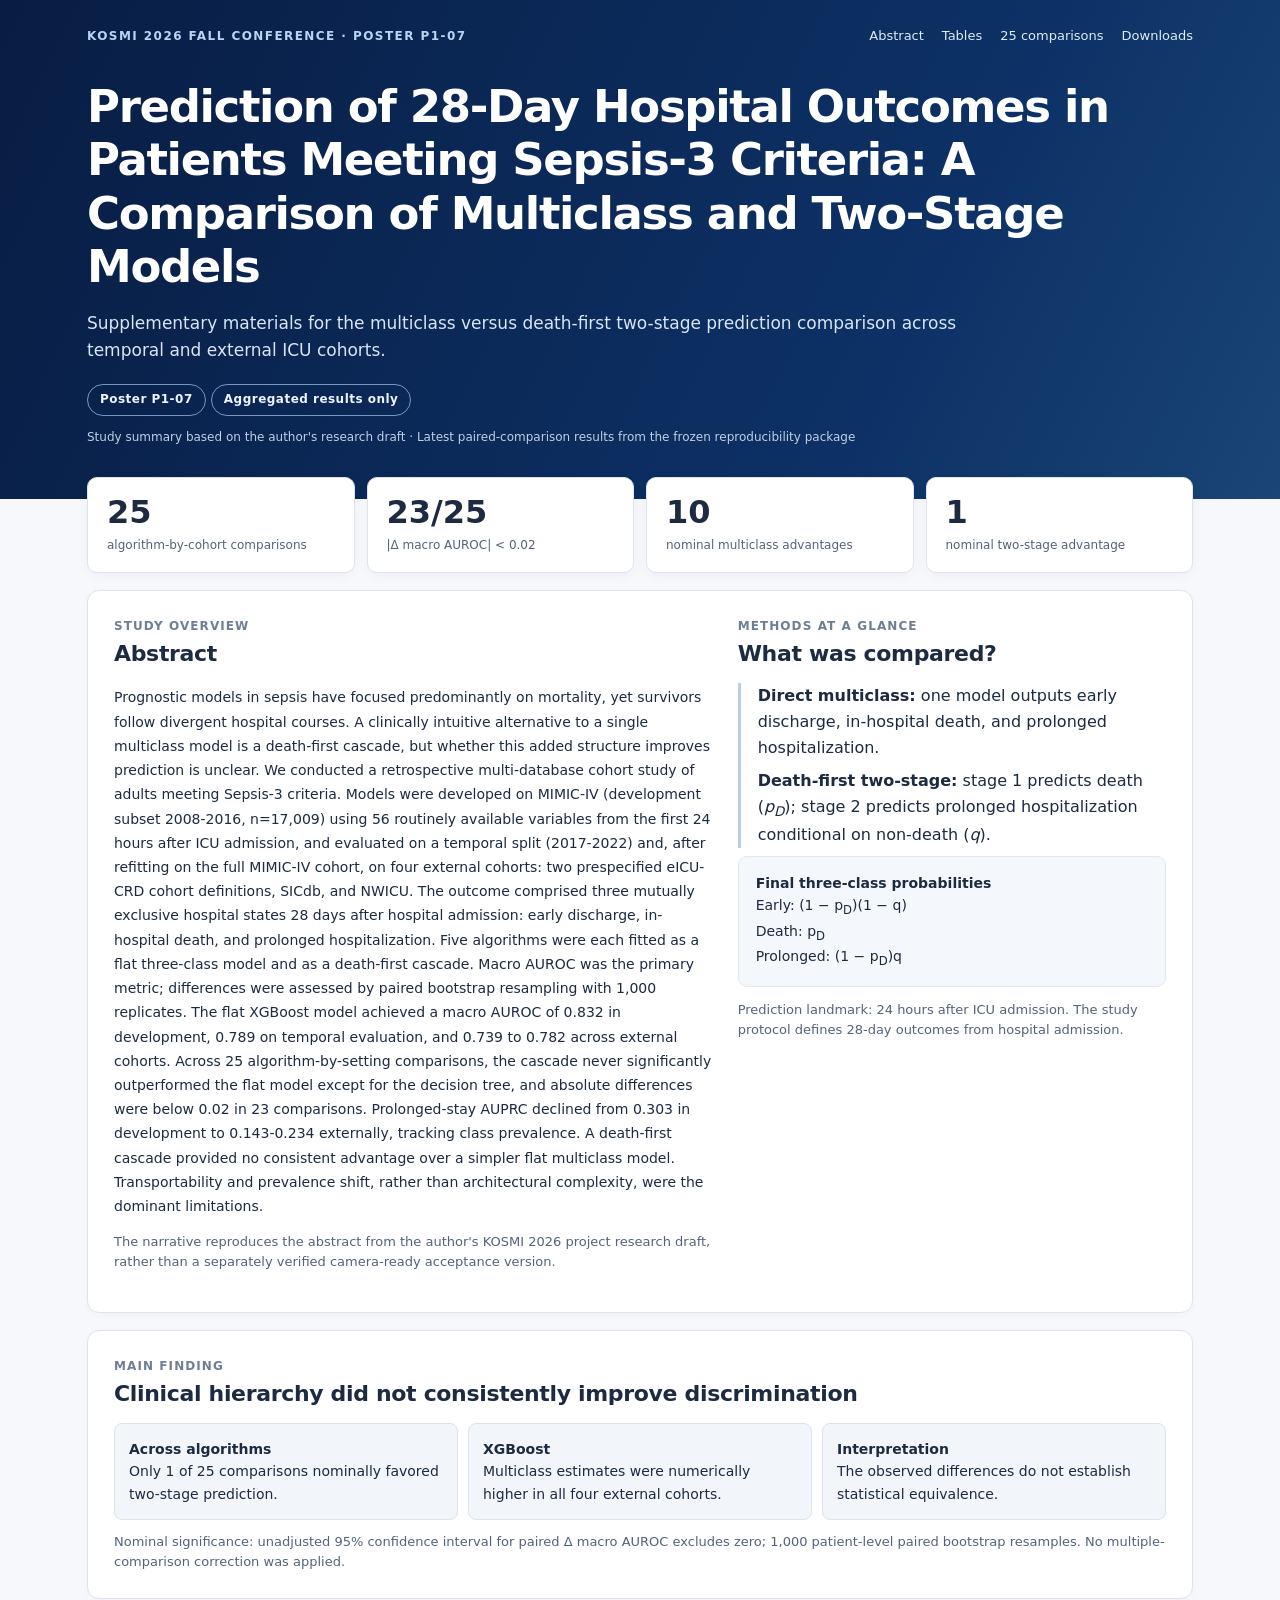
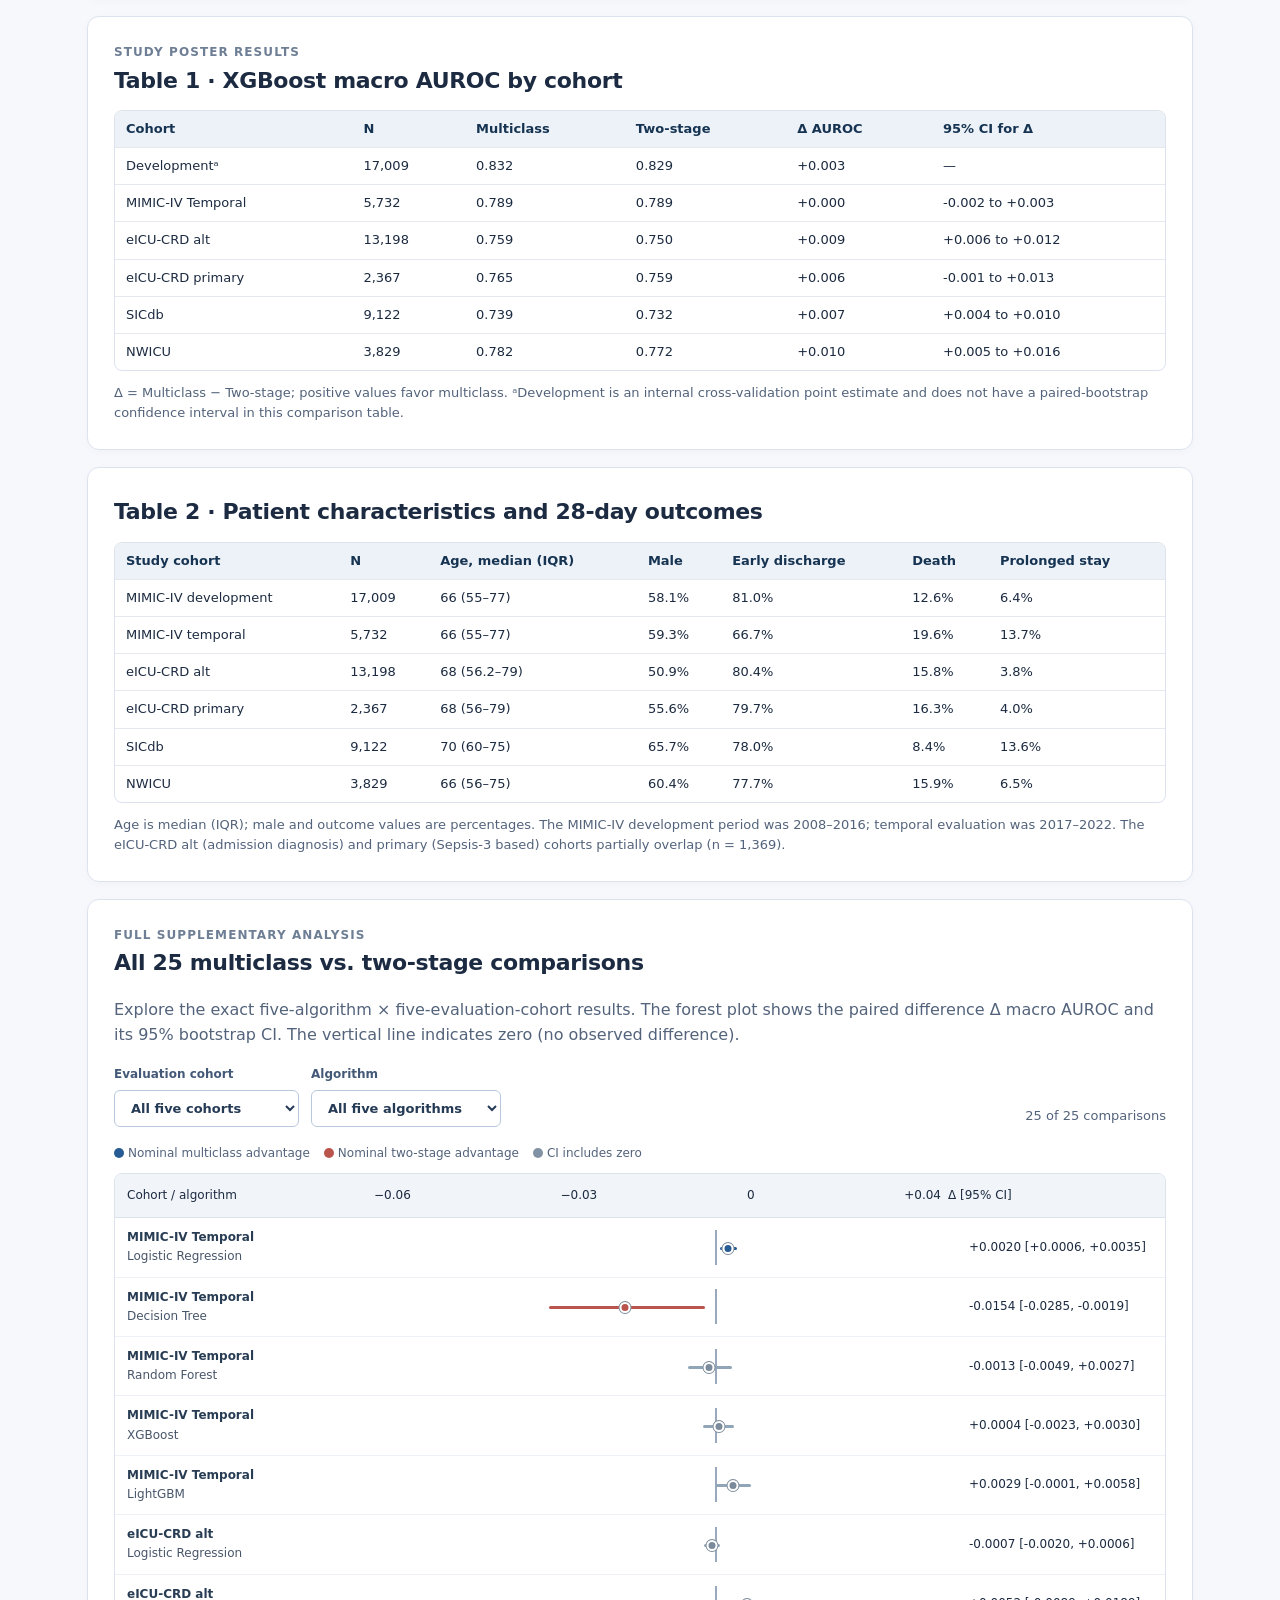
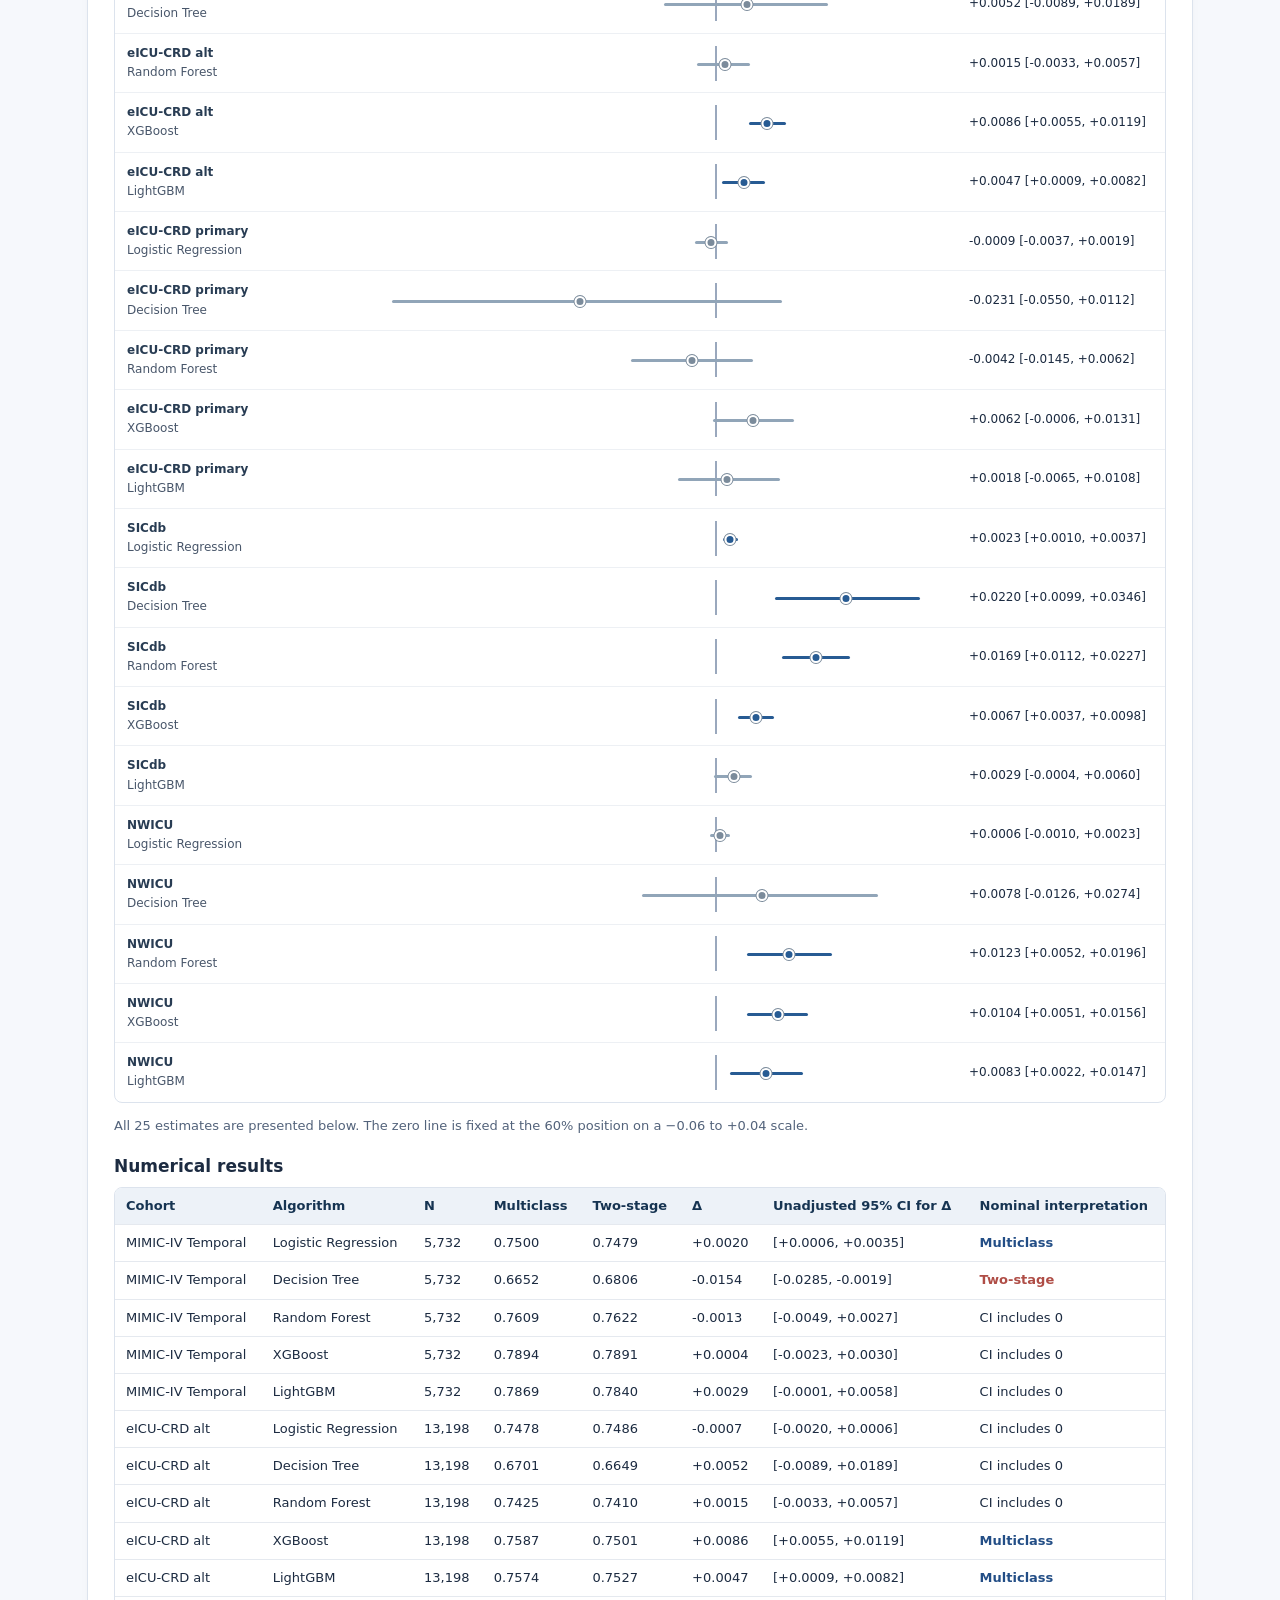
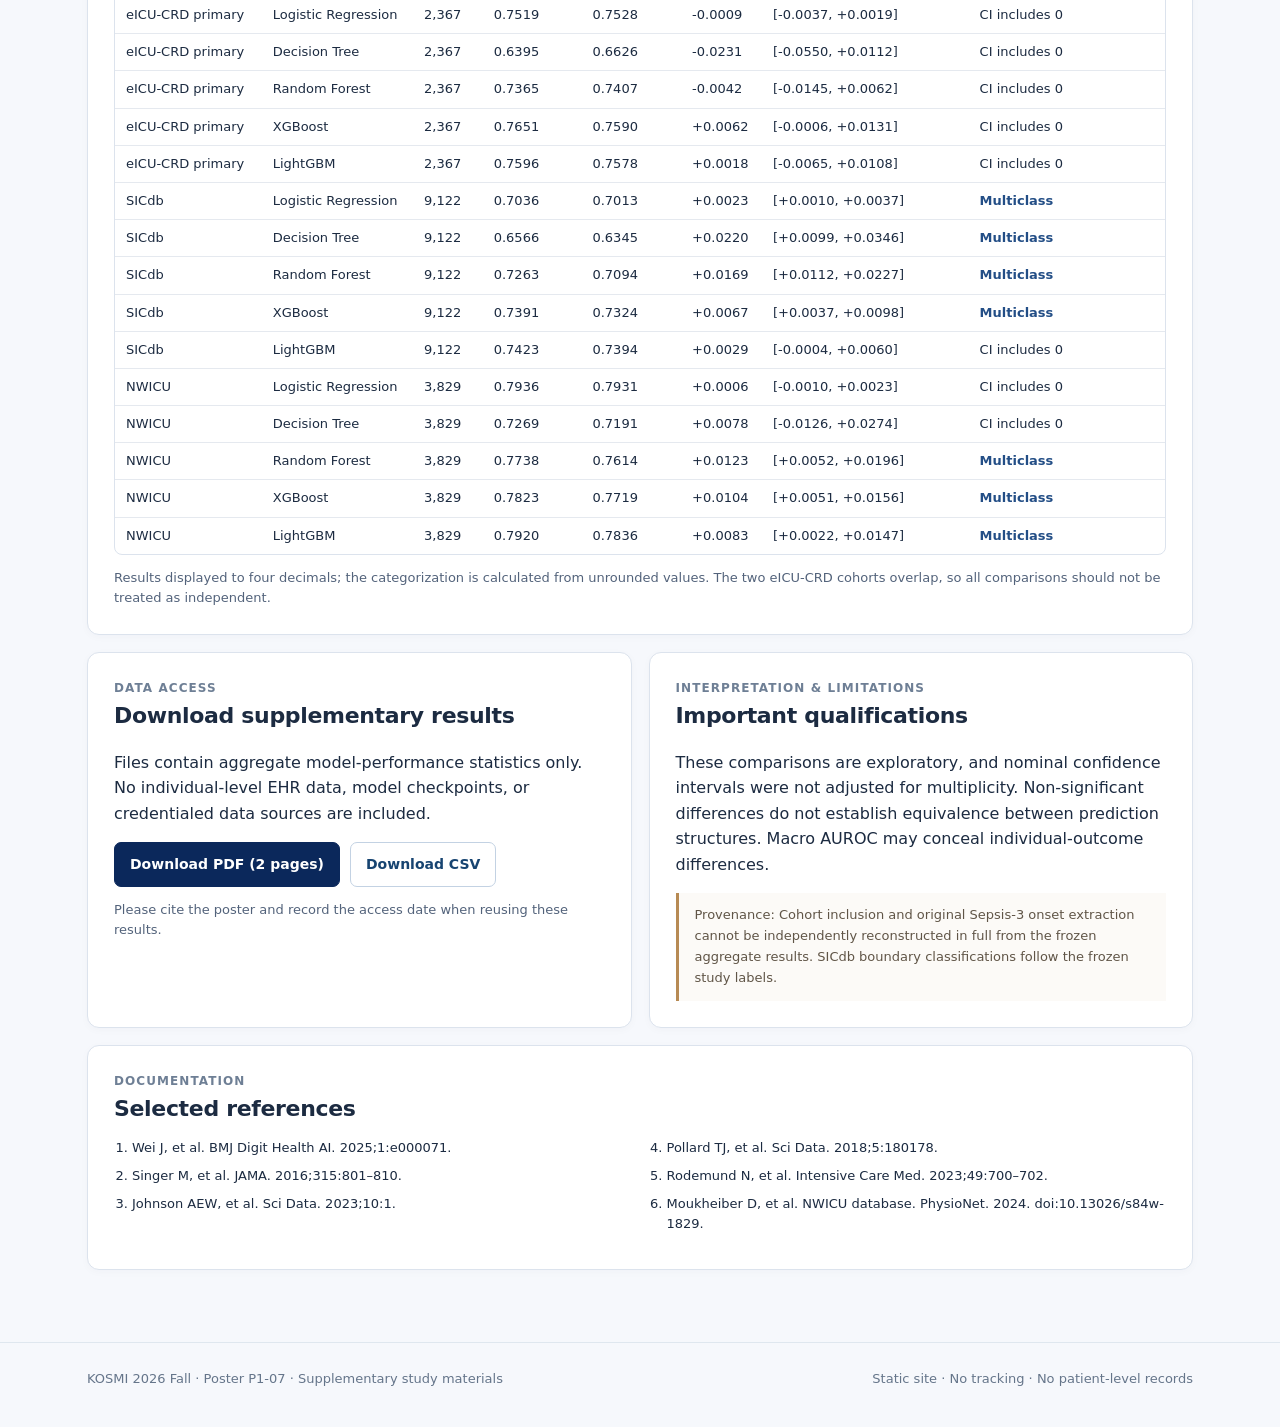
==== docs/results.html @ 2f986024 "Preserve interactive results in dedicated results page" ====
<!doctype html>
<html lang="en">
<head>
<meta charset="utf-8"><meta name="viewport" content="width=device-width, initial-scale=1">
<meta name="description" content="Supplementary study results and 25 paired model comparisons for KOSMI Fall 2026 Poster P1-07.">
<meta name="theme-color" content="#102c5b">
<title>Sepsis-3 · 28-Day Hospital Outcomes | KOSMI 2026 P1-07</title>
<style>
:root{color-scheme:light;--navy:#0b285b;--ink:#1c2b41;--muted:#53637b;--bg:#f6f8fc;--paper:#fff;--line:#dce3ed;--blue:#275b93;--coral:#b9554c;--green:#176657}
*{box-sizing:border-box}html{scroll-behavior:smooth}body{margin:0;background:var(--bg);color:var(--ink);font:16px/1.6 system-ui,-apple-system,'Segoe UI',Arial,sans-serif}
a{color:var(--blue);text-underline-offset:3px}a:focus-visible,select:focus-visible,button:focus-visible{outline:3px solid #b35c2e;outline-offset:3px}
.container{max-width:1150px;margin:0 auto;padding:0 22px}.hero{background:linear-gradient(116deg,#081d43 0%,#0d3166 70%,#1a4576 100%);color:#fff;padding:26px 0 52px}.navline{display:flex;gap:12px;justify-content:space-between;align-items:center;flex-wrap:wrap}.eyebrow{text-transform:uppercase;font-weight:750;letter-spacing:.12em;font-size:12px;color:#b9d4f2}.site-nav{display:flex;gap:18px;flex-wrap:wrap}.site-nav a{color:#dfebf9;font-size:13px;text-decoration:none}.site-nav a:hover{text-decoration:underline}h1{font-size:clamp(26px,4.15vw,45px);line-height:1.19;letter-spacing:-.03em;max-width:1100px;margin:33px 0 16px;font-weight:760}.lead{font-size:17px;max-width:880px;color:#d8e5f7;margin:0 0 20px}.pill{display:inline-block;border:1px solid #7697c3;border-radius:100px;padding:5px 12px;font-size:12px;font-weight:750;letter-spacing:.04em;color:#ecf3ff}.subnote{font-size:12px;color:#c0d0e4;margin:12px 0 0}.content{margin-top:-22px;padding-bottom:55px;position:relative}.metrics{display:grid;grid-template-columns:repeat(4,1fr);gap:12px;margin-bottom:17px}.metric{background:#fff;padding:17px 19px;border:1px solid var(--line);border-radius:10px;box-shadow:0 3px 13px rgba(13,36,67,.04)}.metric strong{display:block;font-size:32px;line-height:1.1;font-variant-numeric:tabular-nums}.metric span{display:block;margin-top:6px;color:var(--muted);font-size:12px}.panel{border:1px solid var(--line);background:var(--paper);padding:26px;border-radius:12px;margin-bottom:17px;box-shadow:0 2px 9px rgba(13,36,67,.026)}h2{font-size:22px;letter-spacing:-.015em;margin:0 0 12px}h3{font-size:17px;margin:17px 0 7px}.panel>p:last-child{margin-bottom:0}.muted,.note{color:var(--muted)}.note{font-size:13px;line-height:1.55}.introgrid{display:grid;grid-template-columns:1.4fr 1fr;gap:24px}.abstract{font-size:14px;line-height:1.73}.definition{border-left:3px solid #bacde6;padding-left:17px}.definition p{margin:8px 0}.resultstrip{display:grid;grid-template-columns:repeat(3,1fr);gap:10px}.resultstrip>div{background:#f2f6fb;border:1px solid var(--line);padding:14px;border-radius:8px;font-size:14px}.resultstrip b{display:block}.tablewrap{overflow-x:auto;border:1px solid var(--line);border-radius:8px}.data-table{border-collapse:collapse;min-width:710px;width:100%;font-size:13px;line-height:1.4}.data-table th{background:#edf2f8;color:#163452;text-align:left;font-weight:750;white-space:nowrap}.data-table th,.data-table td{border-bottom:1px solid #e5e9ef;padding:9px 11px;vertical-align:middle}.data-table tr:last-child td{border-bottom:0}.data-table tbody tr:hover{background:#f8fbfd}.data-table td:not(:first-child){font-variant-numeric:tabular-nums}.two-columns{display:grid;grid-template-columns:1fr 1fr;gap:17px}.two-columns .panel{min-width:0}.footblock{margin:12px 0 0}.formula{font-size:14px;background:#f4f7fb;border:1px solid #e1e8f1;border-radius:9px;padding:15px 17px;overflow-wrap:anywhere}.formula strong{font-size:14px}.btns{display:flex;gap:10px;flex-wrap:wrap;margin:14px 0 2px}.btn{display:inline-flex;text-decoration:none;align-items:center;padding:10px 15px;border-radius:7px;border:1px solid #c3d2e3;background:#fff;font-weight:670;color:#174471;font-size:14px}.btn.primary{background:var(--navy);border-color:var(--navy);color:#fff}.btn:hover{filter:brightness(.96)}.toolbar{display:flex;gap:12px;flex-wrap:wrap;align-items:end;margin:17px 0}.toolbar label{font-size:12px;font-weight:720;color:#435977;display:flex;flex-direction:column;gap:6px}.toolbar select{border-radius:6px;border:1px solid #b9c9dd;background:white;padding:9px 12px;color:#253a55;min-width:185px;font:inherit;font-size:13px}.count{margin-left:auto;color:var(--muted);font-size:13px}.plot{border:1px solid var(--line);border-radius:8px;overflow:hidden}.plotaxis{display:grid;grid-template-columns:240px 1fr 205px;background:#f1f4f8;border-bottom:1px solid var(--line);font-size:12px;padding:12px}.plotaxis .scale{display:flex;justify-content:space-between;padding:0 7px}.pointrow{display:grid;grid-template-columns:240px 1fr 205px;align-items:center;gap:0;padding:5px 0;border-bottom:1px solid #edf0f4;font-size:12px}.pointrow:last-child{border-bottom:0}.plabel{padding:5px 12px;color:#48566a}.plabel b{display:block;color:#283c53}.ptrack{position:relative;height:35px;margin:0 8px;background:linear-gradient(to right,transparent calc(60% - 1px),#9aa8bd calc(60% - 1px),#9aa8bd calc(60% + 1px),transparent calc(60% + 1px))}.pci{height:3px;position:absolute;top:17px;background:#91a5b8;border-radius:2px}.ppoint{position:absolute;top:13px;width:11px;height:11px;border-radius:50%;background:#7b8b9b;border:2px solid #fff;box-shadow:0 0 0 1px #7b8b9b;transform:translateX(-50%)}.pci.multi,.ppoint.multi{background:var(--blue)}.pci.two,.ppoint.two{background:var(--coral)}.val{font-variant-numeric:tabular-nums;padding:5px 9px;font-size:12px}.legend{display:flex;gap:14px;font-size:12px;flex-wrap:wrap;color:var(--muted);margin-bottom:10px}.dot{display:inline-block;width:10px;height:10px;border-radius:100%;vertical-align:-1px;margin-right:4px;background:#8192a5}.dot.multi{background:var(--blue)}.dot.two{background:var(--coral)}.data-table .multi{color:#234e86;font-weight:720}.data-table .two{color:#af4d46;font-weight:720}.smallcaps{font-size:12px;letter-spacing:.09em;text-transform:uppercase;color:#6e7f95;font-weight:770}.warn{border-left:3px solid #b78a54;background:#fcfaf7;padding:12px 16px;font-size:13px;color:#605547}.refs{columns:2;column-gap:35px;margin:8px 0;padding-left:18px;font-size:13px}.refs li{break-inside:avoid;margin-bottom:7px}.footer{border-top:1px solid #dfe7ef;padding:26px 0 37px;color:#65758a;font-size:13px}.footer .container{display:flex;justify-content:space-between;gap:15px;flex-wrap:wrap}
@media(max-width:900px){.introgrid,.two-columns{grid-template-columns:1fr}.metrics{grid-template-columns:repeat(2,1fr)}.plotaxis,.pointrow{grid-template-columns:155px 1fr 130px}.plabel{padding:4px 7px}.val{font-size:10px}.refs{columns:1}.plotaxis{font-size:11px}}
@media(max-width:600px){.container{padding:0 14px}h1{margin-top:24px;font-size:27px}.lead{font-size:15px}.navline{align-items:flex-start}.site-nav{gap:12px}.panel{padding:17px}.metric{padding:12px}.metric strong{font-size:27px}.resultstrip{grid-template-columns:1fr}.plotaxis,.pointrow{grid-template-columns:100px 1fr 104px}.plotaxis .scale{font-size:9px}.plabel{font-size:10px;padding:3px 5px}.val{font-size:9px;line-height:1.45;padding:5px}.ptrack{margin:0 2px}.toolbar select{min-width:145px}.count{width:100%;margin-left:0}}
@media(prefers-reduced-motion:reduce){html{scroll-behavior:auto}}
</style>
</head>
<body>
<header class="hero"><div class="container"><div class="navline"><span class="eyebrow">KOSMI 2026 FALL CONFERENCE · POSTER P1-07</span><nav class="site-nav" aria-label="Sections"><a href="#abstract">Abstract</a><a href="#tables">Tables</a><a href="#comparisons">25 comparisons</a><a href="#downloads">Downloads</a></nav></div>
<h1>Prediction of 28-Day Hospital Outcomes in Patients Meeting Sepsis-3 Criteria: A Comparison of Multiclass and Two-Stage Models</h1>
<p class="lead">Supplementary materials for the multiclass versus death-first two-stage prediction comparison across temporal and external ICU cohorts.</p>
<span class="pill">Poster P1-07</span> <span class="pill">Aggregated results only</span><p class="subnote">Study summary based on the author's research draft · Latest paired-comparison results from the frozen reproducibility package</p>
</div></header>
<main class="container content">
<div class="metrics" aria-label="Study metrics"><div class="metric"><strong>25</strong><span>algorithm-by-cohort comparisons</span></div><div class="metric"><strong>23/25</strong><span>|Δ macro AUROC| &lt; 0.02</span></div><div class="metric"><strong>10</strong><span>nominal multiclass advantages</span></div><div class="metric"><strong>1</strong><span>nominal two-stage advantage</span></div></div>
<section id="abstract" class="panel"><div class="introgrid"><div><div class="smallcaps">Study overview</div><h2>Abstract</h2><p class="abstract">Prognostic models in sepsis have focused predominantly on mortality, yet survivors follow divergent hospital courses. A clinically intuitive alternative to a single multiclass model is a death-first cascade, but whether this added structure improves prediction is unclear. We conducted a retrospective multi-database cohort study of adults meeting Sepsis-3 criteria. Models were developed on MIMIC-IV (development subset 2008-2016, n=17,009) using 56 routinely available variables from the first 24 hours after ICU admission, and evaluated on a temporal split (2017-2022) and, after refitting on the full MIMIC-IV cohort, on four external cohorts: two prespecified eICU-CRD cohort definitions, SICdb, and NWICU. The outcome comprised three mutually exclusive hospital states 28 days after hospital admission: early discharge, in-hospital death, and prolonged hospitalization. Five algorithms were each fitted as a flat three-class model and as a death-first cascade. Macro AUROC was the primary metric; differences were assessed by paired bootstrap resampling with 1,000 replicates. The flat XGBoost model achieved a macro AUROC of 0.832 in development, 0.789 on temporal evaluation, and 0.739 to 0.782 across external cohorts. Across 25 algorithm-by-setting comparisons, the cascade never significantly outperformed the flat model except for the decision tree, and absolute differences were below 0.02 in 23 comparisons. Prolonged-stay AUPRC declined from 0.303 in development to 0.143-0.234 externally, tracking class prevalence. A death-first cascade provided no consistent advantage over a simpler flat multiclass model. Transportability and prevalence shift, rather than architectural complexity, were the dominant limitations.</p><p class="note">The narrative reproduces the abstract from the author's KOSMI 2026 project research draft, rather than a separately verified camera-ready acceptance version.</p></div><div><div class="smallcaps">Methods at a glance</div><h2>What was compared?</h2><div class="definition"><p><strong>Direct multiclass:</strong> one model outputs early discharge, in-hospital death, and prolonged hospitalization.</p><p><strong>Death-first two-stage:</strong> stage 1 predicts death (<em>p<sub>D</sub></em>); stage 2 predicts prolonged hospitalization conditional on non-death (<em>q</em>).</p></div><div class="formula"><strong>Final three-class probabilities</strong><div>Early: (1 − p<sub>D</sub>)(1 − q)</div><div>Death: p<sub>D</sub></div><div>Prolonged: (1 − p<sub>D</sub>)q</div></div><p class="note">Prediction landmark: 24 hours after ICU admission. The study protocol defines 28-day outcomes from hospital admission.</p></div></div></section>
<section class="panel"><div class="smallcaps">Main finding</div><h2>Clinical hierarchy did not consistently improve discrimination</h2><div class="resultstrip"><div><b>Across algorithms</b>Only 1 of 25 comparisons nominally favored two-stage prediction.</div><div><b>XGBoost</b>Multiclass estimates were numerically higher in all four external cohorts.</div><div><b>Interpretation</b>The observed differences do not establish statistical equivalence.</div></div><p class="note footblock">Nominal significance: unadjusted 95% confidence interval for paired Δ macro AUROC excludes zero; 1,000 patient-level paired bootstrap resamples. No multiple-comparison correction was applied.</p></section>
<section id="tables" class="panel"><div class="smallcaps">Study poster results</div><h2>Table 1 · XGBoost macro AUROC by cohort</h2><div class="tablewrap"><table class="data-table"><thead><tr><th>Cohort</th><th>N</th><th>Multiclass</th><th>Two-stage</th><th>Δ AUROC</th><th>95% CI for Δ</th></tr></thead><tbody><tr><td>Developmentᵃ</td><td>17,009</td><td>0.832</td><td>0.829</td><td>+0.003</td><td>—</td></tr>
<tr><td>MIMIC-IV Temporal</td><td>5,732</td><td>0.789</td><td>0.789</td><td>+0.000</td><td>-0.002 to +0.003</td></tr>
<tr><td>eICU-CRD alt</td><td>13,198</td><td>0.759</td><td>0.750</td><td>+0.009</td><td>+0.006 to +0.012</td></tr>
<tr><td>eICU-CRD primary</td><td>2,367</td><td>0.765</td><td>0.759</td><td>+0.006</td><td>-0.001 to +0.013</td></tr>
<tr><td>SICdb</td><td>9,122</td><td>0.739</td><td>0.732</td><td>+0.007</td><td>+0.004 to +0.010</td></tr>
<tr><td>NWICU</td><td>3,829</td><td>0.782</td><td>0.772</td><td>+0.010</td><td>+0.005 to +0.016</td></tr></tbody></table></div><p class="note footblock">Δ = Multiclass − Two-stage; positive values favor multiclass. ᵃDevelopment is an internal cross-validation point estimate and does not have a paired-bootstrap confidence interval in this comparison table.</p></section>
<section class="panel"><h2>Table 2 · Patient characteristics and 28-day outcomes</h2><div class="tablewrap"><table class="data-table"><thead><tr><th>Study cohort</th><th>N</th><th>Age, median (IQR)</th><th>Male</th><th>Early discharge</th><th>Death</th><th>Prolonged stay</th></tr></thead><tbody><tr><td>MIMIC-IV development</td><td>17,009</td><td>66 (55–77)</td><td>58.1%</td><td>81.0%</td><td>12.6%</td><td>6.4%</td></tr>
<tr><td>MIMIC-IV temporal</td><td>5,732</td><td>66 (55–77)</td><td>59.3%</td><td>66.7%</td><td>19.6%</td><td>13.7%</td></tr>
<tr><td>eICU-CRD alt</td><td>13,198</td><td>68 (56.2–79)</td><td>50.9%</td><td>80.4%</td><td>15.8%</td><td>3.8%</td></tr>
<tr><td>eICU-CRD primary</td><td>2,367</td><td>68 (56–79)</td><td>55.6%</td><td>79.7%</td><td>16.3%</td><td>4.0%</td></tr>
<tr><td>SICdb</td><td>9,122</td><td>70 (60–75)</td><td>65.7%</td><td>78.0%</td><td>8.4%</td><td>13.6%</td></tr>
<tr><td>NWICU</td><td>3,829</td><td>66 (56–75)</td><td>60.4%</td><td>77.7%</td><td>15.9%</td><td>6.5%</td></tr></tbody></table></div><p class="note footblock">Age is median (IQR); male and outcome values are percentages. The MIMIC-IV development period was 2008–2016; temporal evaluation was 2017–2022. The eICU-CRD alt (admission diagnosis) and primary (Sepsis-3 based) cohorts partially overlap (n = 1,369).</p></section>
<section id="comparisons" class="panel"><div class="smallcaps">Full supplementary analysis</div><h2>All 25 multiclass vs. two-stage comparisons</h2><p class="muted">Explore the exact five-algorithm × five-evaluation-cohort results. The forest plot shows the paired difference Δ macro AUROC and its 95% bootstrap CI. The vertical line indicates zero (no observed difference).</p><div class="toolbar"><label for="cohort-filter">Evaluation cohort<select id="cohort-filter"><option value="all">All five cohorts</option></select></label><label for="model-filter">Algorithm<select id="model-filter"><option value="all">All five algorithms</option></select></label><span id="filtered-count" class="count" aria-live="polite">25 comparisons</span></div><div class="legend"><span><i class="dot multi"></i>Nominal multiclass advantage</span><span><i class="dot two"></i>Nominal two-stage advantage</span><span><i class="dot"></i>CI includes zero</span></div><div class="plot"><div class="plotaxis"><span>Cohort / algorithm</span><span class="scale"><span>−0.06</span><span>−0.03</span><span>0</span><span>+0.04</span></span><span>Δ [95% CI]</span></div><div id="plot-rows" aria-label="Forest plot of 25 comparisons"></div></div><p class="note">All 25 estimates are presented below. The zero line is fixed at the 60% position on a −0.06 to +0.04 scale.</p><h3>Numerical results</h3><div class="tablewrap"><table class="data-table"><thead><tr><th>Cohort</th><th>Algorithm</th><th>N</th><th>Multiclass</th><th>Two-stage</th><th>Δ</th><th>Unadjusted 95% CI for Δ</th><th>Nominal interpretation</th></tr></thead><tbody id="numerical-rows"><tr><td>MIMIC-IV Temporal</td><td>Logistic Regression</td><td>5,732</td><td>0.7500</td><td>0.7479</td><td>+0.0020</td><td>[+0.0006, +0.0035]</td><td>Multiclass</td></tr><tr><td>MIMIC-IV Temporal</td><td>Decision Tree</td><td>5,732</td><td>0.6652</td><td>0.6806</td><td>-0.0154</td><td>[-0.0285, -0.0019]</td><td>Two-stage</td></tr><tr><td>MIMIC-IV Temporal</td><td>Random Forest</td><td>5,732</td><td>0.7609</td><td>0.7622</td><td>-0.0013</td><td>[-0.0049, +0.0027]</td><td>CI includes zero</td></tr><tr><td>MIMIC-IV Temporal</td><td>XGBoost</td><td>5,732</td><td>0.7894</td><td>0.7891</td><td>+0.0004</td><td>[-0.0023, +0.0030]</td><td>CI includes zero</td></tr><tr><td>MIMIC-IV Temporal</td><td>LightGBM</td><td>5,732</td><td>0.7869</td><td>0.7840</td><td>+0.0029</td><td>[-0.0001, +0.0058]</td><td>CI includes zero</td></tr><tr><td>eICU-CRD alt</td><td>Logistic Regression</td><td>13,198</td><td>0.7478</td><td>0.7486</td><td>-0.0007</td><td>[-0.0020, +0.0006]</td><td>CI includes zero</td></tr><tr><td>eICU-CRD alt</td><td>Decision Tree</td><td>13,198</td><td>0.6701</td><td>0.6649</td><td>+0.0052</td><td>[-0.0089, +0.0189]</td><td>CI includes zero</td></tr><tr><td>eICU-CRD alt</td><td>Random Forest</td><td>13,198</td><td>0.7425</td><td>0.7410</td><td>+0.0015</td><td>[-0.0033, +0.0057]</td><td>CI includes zero</td></tr><tr><td>eICU-CRD alt</td><td>XGBoost</td><td>13,198</td><td>0.7587</td><td>0.7501</td><td>+0.0086</td><td>[+0.0055, +0.0119]</td><td>Multiclass</td></tr><tr><td>eICU-CRD alt</td><td>LightGBM</td><td>13,198</td><td>0.7574</td><td>0.7527</td><td>+0.0047</td><td>[+0.0009, +0.0082]</td><td>Multiclass</td></tr><tr><td>eICU-CRD primary</td><td>Logistic Regression</td><td>2,367</td><td>0.7519</td><td>0.7528</td><td>-0.0009</td><td>[-0.0037, +0.0019]</td><td>CI includes zero</td></tr><tr><td>eICU-CRD primary</td><td>Decision Tree</td><td>2,367</td><td>0.6395</td><td>0.6626</td><td>-0.0231</td><td>[-0.0550, +0.0112]</td><td>CI includes zero</td></tr><tr><td>eICU-CRD primary</td><td>Random Forest</td><td>2,367</td><td>0.7365</td><td>0.7407</td><td>-0.0042</td><td>[-0.0145, +0.0062]</td><td>CI includes zero</td></tr><tr><td>eICU-CRD primary</td><td>XGBoost</td><td>2,367</td><td>0.7651</td><td>0.7590</td><td>+0.0062</td><td>[-0.0006, +0.0131]</td><td>CI includes zero</td></tr><tr><td>eICU-CRD primary</td><td>LightGBM</td><td>2,367</td><td>0.7596</td><td>0.7578</td><td>+0.0018</td><td>[-0.0065, +0.0108]</td><td>CI includes zero</td></tr><tr><td>SICdb</td><td>Logistic Regression</td><td>9,122</td><td>0.7036</td><td>0.7013</td><td>+0.0023</td><td>[+0.0010, +0.0037]</td><td>Multiclass</td></tr><tr><td>SICdb</td><td>Decision Tree</td><td>9,122</td><td>0.6566</td><td>0.6345</td><td>+0.0220</td><td>[+0.0099, +0.0346]</td><td>Multiclass</td></tr><tr><td>SICdb</td><td>Random Forest</td><td>9,122</td><td>0.7263</td><td>0.7094</td><td>+0.0169</td><td>[+0.0112, +0.0227]</td><td>Multiclass</td></tr><tr><td>SICdb</td><td>XGBoost</td><td>9,122</td><td>0.7391</td><td>0.7324</td><td>+0.0067</td><td>[+0.0037, +0.0098]</td><td>Multiclass</td></tr><tr><td>SICdb</td><td>LightGBM</td><td>9,122</td><td>0.7423</td><td>0.7394</td><td>+0.0029</td><td>[-0.0004, +0.0060]</td><td>CI includes zero</td></tr><tr><td>NWICU</td><td>Logistic Regression</td><td>3,829</td><td>0.7936</td><td>0.7931</td><td>+0.0006</td><td>[-0.0010, +0.0023]</td><td>CI includes zero</td></tr><tr><td>NWICU</td><td>Decision Tree</td><td>3,829</td><td>0.7269</td><td>0.7191</td><td>+0.0078</td><td>[-0.0126, +0.0274]</td><td>CI includes zero</td></tr><tr><td>NWICU</td><td>Random Forest</td><td>3,829</td><td>0.7738</td><td>0.7614</td><td>+0.0123</td><td>[+0.0052, +0.0196]</td><td>Multiclass</td></tr><tr><td>NWICU</td><td>XGBoost</td><td>3,829</td><td>0.7823</td><td>0.7719</td><td>+0.0104</td><td>[+0.0051, +0.0156]</td><td>Multiclass</td></tr><tr><td>NWICU</td><td>LightGBM</td><td>3,829</td><td>0.7920</td><td>0.7836</td><td>+0.0083</td><td>[+0.0022, +0.0147]</td><td>Multiclass</td></tr></tbody></table></div><p class="note">Results displayed to four decimals; the categorization is calculated from unrounded values. The two eICU-CRD cohorts overlap, so all comparisons should not be treated as independent.</p></section>
<section class="two-columns"><div id="downloads" class="panel"><div class="smallcaps">Data access</div><h2>Download supplementary results</h2><p>Files contain aggregate model-performance statistics only. No individual-level EHR data, model checkpoints, or credentialed data sources are included.</p><div class="btns"><a class="btn primary" href="./assets/supplementary-results.pdf" download>Download PDF (2 pages)</a><a class="btn" href="./data/all_25_comparisons.csv" download>Download CSV</a></div><p class="note">Please cite the poster and record the access date when reusing these results.</p></div><div class="panel"><div class="smallcaps">Interpretation &amp; limitations</div><h2>Important qualifications</h2><p>These comparisons are exploratory, and nominal confidence intervals were not adjusted for multiplicity. Non-significant differences do not establish equivalence between prediction structures. Macro AUROC may conceal individual-outcome differences.</p><div class="warn">Provenance: Cohort inclusion and original Sepsis-3 onset extraction cannot be independently reconstructed in full from the frozen aggregate results. SICdb boundary classifications follow the frozen study labels.</div></div></section>
<section class="panel"><div class="smallcaps">Documentation</div><h2>Selected references</h2><ol class="refs"><li>Wei J, et al. BMJ Digit Health AI. 2025;1:e000071.</li><li>Singer M, et al. JAMA. 2016;315:801–810.</li><li>Johnson AEW, et al. Sci Data. 2023;10:1.</li><li>Pollard TJ, et al. Sci Data. 2018;5:180178.</li><li>Rodemund N, et al. Intensive Care Med. 2023;49:700–702.</li><li>Moukheiber D, et al. NWICU database. PhysioNet. 2024. doi:10.13026/s84w-1829.</li></ol></section>
</main><footer class="footer"><div class="container"><span>KOSMI 2026 Fall · Poster P1-07 · Supplementary study materials</span><span>Static site · No tracking · No patient-level records</span></div></footer>
<script>
const DATA=[{"cohort":"MIMIC-IV Temporal","model":"Logistic Regression","n":5732,"flat":0.749951,"cascade":0.747931,"delta":0.002019,"lo":0.000634,"hi":0.003474,"decision":"Multiclass"},{"cohort":"MIMIC-IV Temporal","model":"Decision Tree","n":5732,"flat":0.665188,"cascade":0.680624,"delta":-0.015436,"lo":-0.028454,"hi":-0.001883,"decision":"Two-stage"},{"cohort":"MIMIC-IV Temporal","model":"Random Forest","n":5732,"flat":0.760901,"cascade":0.762229,"delta":-0.001328,"lo":-0.004889,"hi":0.002702,"decision":"CI includes zero"},{"cohort":"MIMIC-IV Temporal","model":"XGBoost","n":5732,"flat":0.789447,"cascade":0.789069,"delta":0.000378,"lo":-0.002328,"hi":0.002999,"decision":"CI includes zero"},{"cohort":"MIMIC-IV Temporal","model":"LightGBM","n":5732,"flat":0.786894,"cascade":0.784022,"delta":0.002872,"lo":-5.3e-05,"hi":0.005844,"decision":"CI includes zero"},{"cohort":"eICU-CRD alt","model":"Logistic Regression","n":13198,"flat":0.74782,"cascade":0.748561,"delta":-0.000741,"lo":-0.002043,"hi":0.000647,"decision":"CI includes zero"},{"cohort":"eICU-CRD alt","model":"Decision Tree","n":13198,"flat":0.67014,"cascade":0.664908,"delta":0.005232,"lo":-0.008909,"hi":0.018922,"decision":"CI includes zero"},{"cohort":"eICU-CRD alt","model":"Random Forest","n":13198,"flat":0.742486,"cascade":0.740994,"delta":0.001492,"lo":-0.003336,"hi":0.005703,"decision":"CI includes zero"},{"cohort":"eICU-CRD alt","model":"XGBoost","n":13198,"flat":0.758716,"cascade":0.750133,"delta":0.008583,"lo":0.005516,"hi":0.011886,"decision":"Multiclass"},{"cohort":"eICU-CRD alt","model":"LightGBM","n":13198,"flat":0.757438,"cascade":0.752739,"delta":0.004699,"lo":0.000941,"hi":0.008236,"decision":"Multiclass"},{"cohort":"eICU-CRD primary","model":"Logistic Regression","n":2367,"flat":0.751851,"cascade":0.752755,"delta":-0.000904,"lo":-0.003659,"hi":0.001942,"decision":"CI includes zero"},{"cohort":"eICU-CRD primary","model":"Decision Tree","n":2367,"flat":0.639469,"cascade":0.66258,"delta":-0.023111,"lo":-0.055008,"hi":0.011168,"decision":"CI includes zero"},{"cohort":"eICU-CRD primary","model":"Random Forest","n":2367,"flat":0.736495,"cascade":0.740714,"delta":-0.004219,"lo":-0.014548,"hi":0.006224,"decision":"CI includes zero"},{"cohort":"eICU-CRD primary","model":"XGBoost","n":2367,"flat":0.765118,"cascade":0.758966,"delta":0.006153,"lo":-0.000563,"hi":0.013128,"decision":"CI includes zero"},{"cohort":"eICU-CRD primary","model":"LightGBM","n":2367,"flat":0.759616,"cascade":0.757773,"delta":0.001842,"lo":-0.006487,"hi":0.010772,"decision":"CI includes zero"},{"cohort":"SICdb","model":"Logistic Regression","n":9122,"flat":0.703605,"cascade":0.701281,"delta":0.002325,"lo":0.001048,"hi":0.003706,"decision":"Multiclass"},{"cohort":"SICdb","model":"Decision Tree","n":9122,"flat":0.656566,"cascade":0.634544,"delta":0.022021,"lo":0.009941,"hi":0.034553,"decision":"Multiclass"},{"cohort":"SICdb","model":"Random Forest","n":9122,"flat":0.726327,"cascade":0.709389,"delta":0.016938,"lo":0.011222,"hi":0.022711,"decision":"Multiclass"},{"cohort":"SICdb","model":"XGBoost","n":9122,"flat":0.739088,"cascade":0.73241,"delta":0.006678,"lo":0.00374,"hi":0.009787,"decision":"Multiclass"},{"cohort":"SICdb","model":"LightGBM","n":9122,"flat":0.742292,"cascade":0.739388,"delta":0.002904,"lo":-0.000442,"hi":0.006,"decision":"CI includes zero"},{"cohort":"NWICU","model":"Logistic Regression","n":3829,"flat":0.793648,"cascade":0.793061,"delta":0.000588,"lo":-0.001049,"hi":0.002292,"decision":"CI includes zero"},{"cohort":"NWICU","model":"Decision Tree","n":3829,"flat":0.72689,"cascade":0.719072,"delta":0.007818,"lo":-0.012593,"hi":0.0274,"decision":"CI includes zero"},{"cohort":"NWICU","model":"Random Forest","n":3829,"flat":0.773789,"cascade":0.76144,"delta":0.012349,"lo":0.00523,"hi":0.019646,"decision":"Multiclass"},{"cohort":"NWICU","model":"XGBoost","n":3829,"flat":0.782315,"cascade":0.771936,"delta":0.010379,"lo":0.005112,"hi":0.015572,"decision":"Multiclass"},{"cohort":"NWICU","model":"LightGBM","n":3829,"flat":0.791993,"cascade":0.783646,"delta":0.008347,"lo":0.002249,"hi":0.014721,"decision":"Multiclass"}];
const $=id=>document.getElementById(id);
const cohortNames=[...new Set(DATA.map(x=>x.cohort))],modelNames=[...new Set(DATA.map(x=>x.model))];
for(const v of cohortNames){let o=document.createElement('option');o.value=v;o.textContent=v;$('cohort-filter').append(o)}
for(const v of modelNames){let o=document.createElement('option');o.value=v;o.textContent=v;$('model-filter').append(o)}
const f=v=>(v>=0?'+':'')+v.toFixed(4);
const pos=v=>Math.max(0,Math.min(100,((v+.06)/.10)*100));
const badge=r=>r.decision==='Multiclass'?'multi':r.decision==='Two-stage'?'two':'neutral';
function plotRow(r){let wrap=document.createElement('div');wrap.className='pointrow';
let name=document.createElement('div');name.className='plabel';name.innerHTML='<b>'+r.cohort+'</b>'+r.model;
let track=document.createElement('div');track.className='ptrack';track.title=r.cohort+' · '+r.model+' · Δ = '+f(r.delta)+' ['+f(r.lo)+', '+f(r.hi)+']';
let ci=document.createElement('div');ci.className='pci '+badge(r);ci.style.left=pos(r.lo)+'%';ci.style.width=(pos(r.hi)-pos(r.lo))+'%';
let point=document.createElement('div');point.className='ppoint '+badge(r);point.style.left=pos(r.delta)+'%';track.append(ci,point);
let val=document.createElement('div');val.className='val';val.textContent=f(r.delta)+' ['+f(r.lo)+', '+f(r.hi)+']';wrap.append(name,track,val);return wrap}
function render(){const c=$('cohort-filter').value,m=$('model-filter').value;const data=DATA.filter(r=>(c==='all'||r.cohort===c)&&(m==='all'||r.model===m));$('filtered-count').textContent=data.length+' of 25 comparisons';const plot=$('plot-rows');plot.replaceChildren(...data.map(plotRow));
$('numerical-rows').innerHTML=data.map(r=>'<tr><td>'+r.cohort+'</td><td>'+r.model+'</td><td>'+r.n.toLocaleString()+'</td><td>'+r.flat.toFixed(4)+'</td><td>'+r.cascade.toFixed(4)+'</td><td>'+f(r.delta)+'</td><td>['+f(r.lo)+', '+f(r.hi)+']</td><td class="'+badge(r)+'">'+(r.decision==='CI includes zero'?'CI includes 0':r.decision)+'</td></tr>').join('')}
$('cohort-filter').addEventListener('change',render);$('model-filter').addEventListener('change',render);render();
</script>
</body></html>
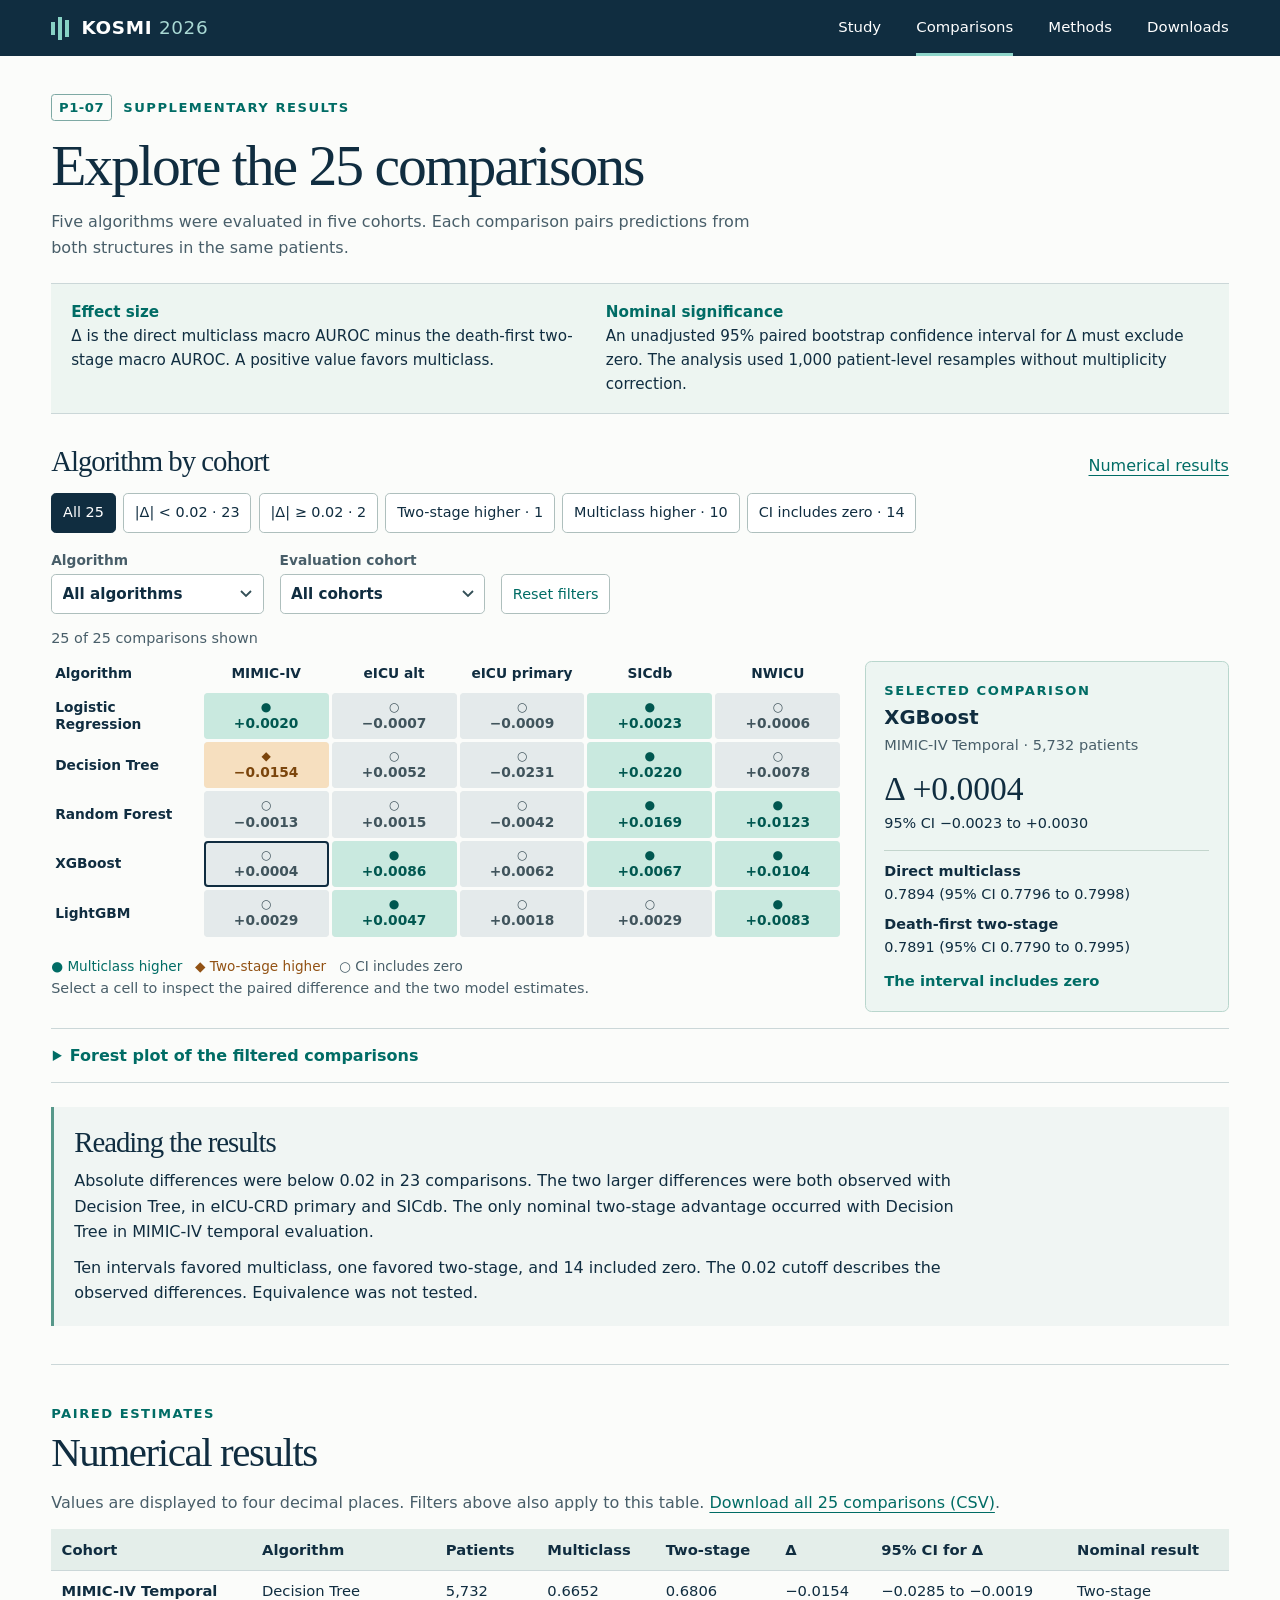
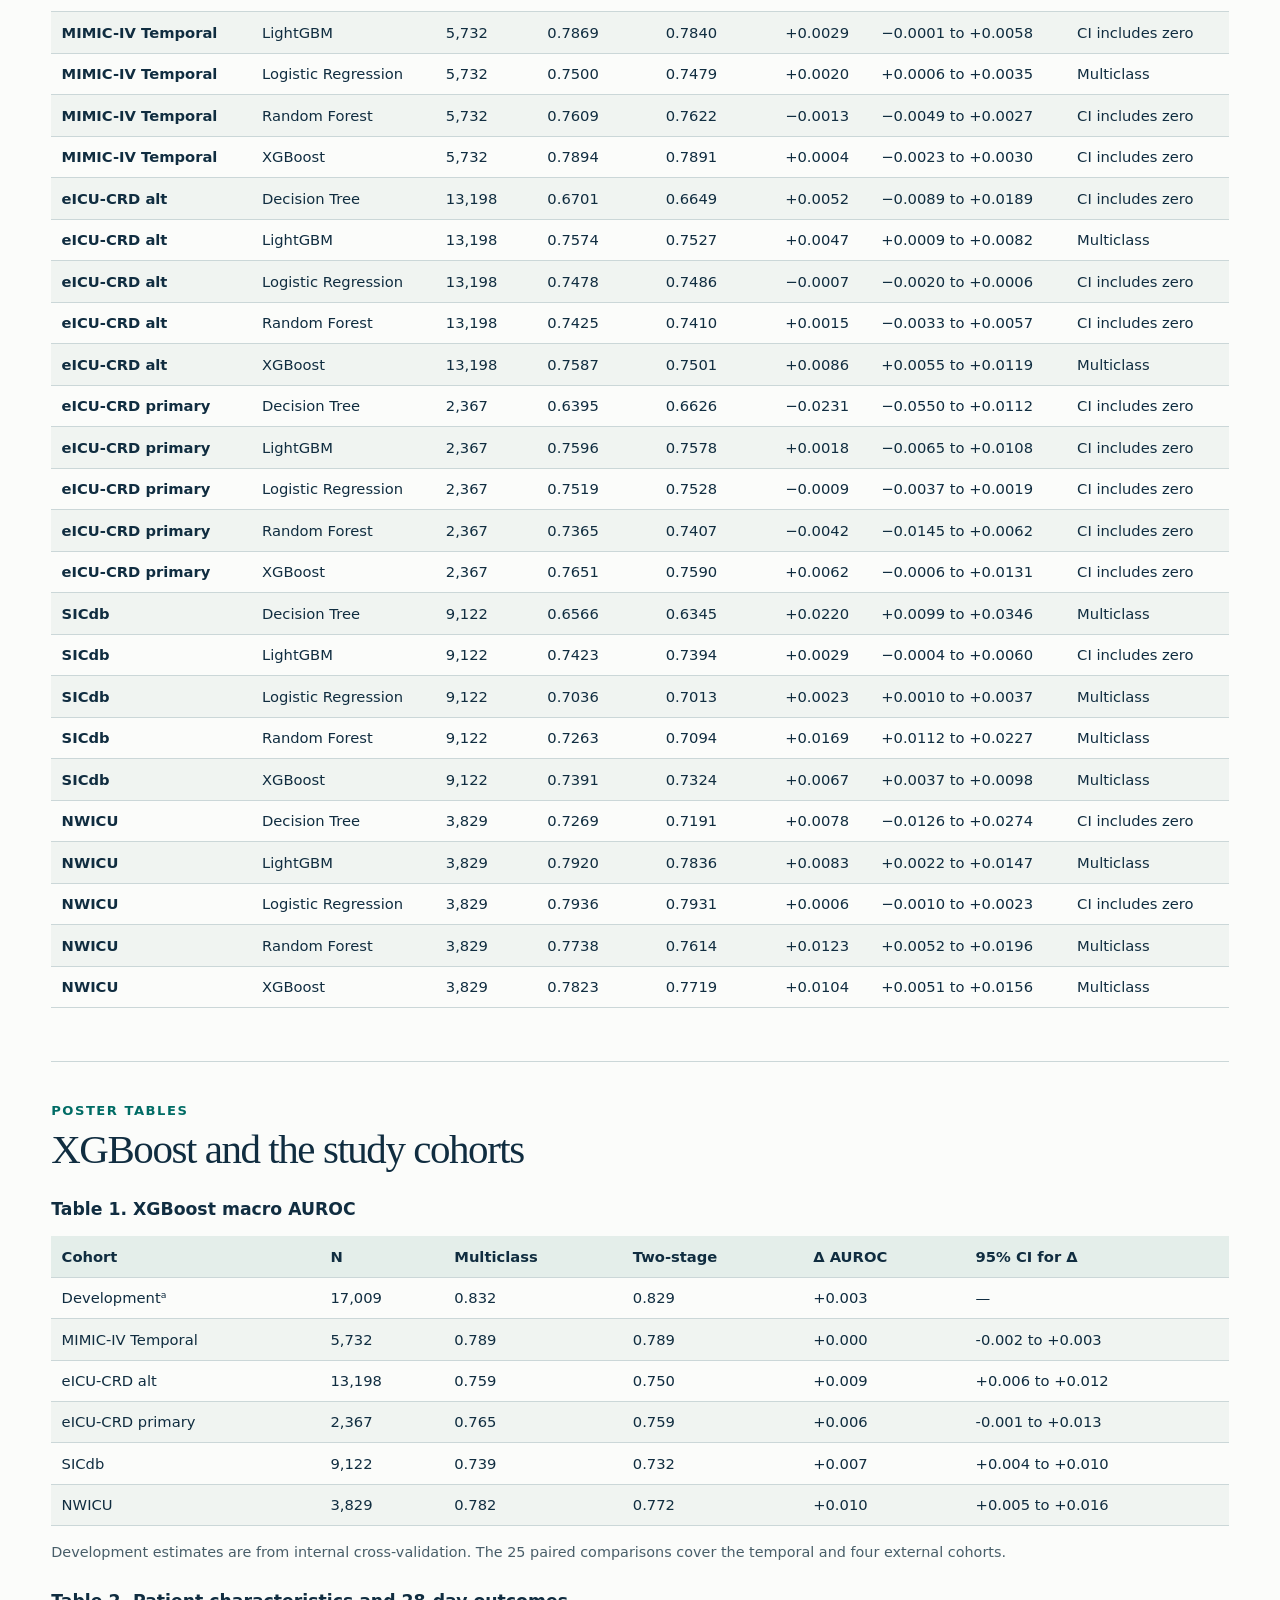
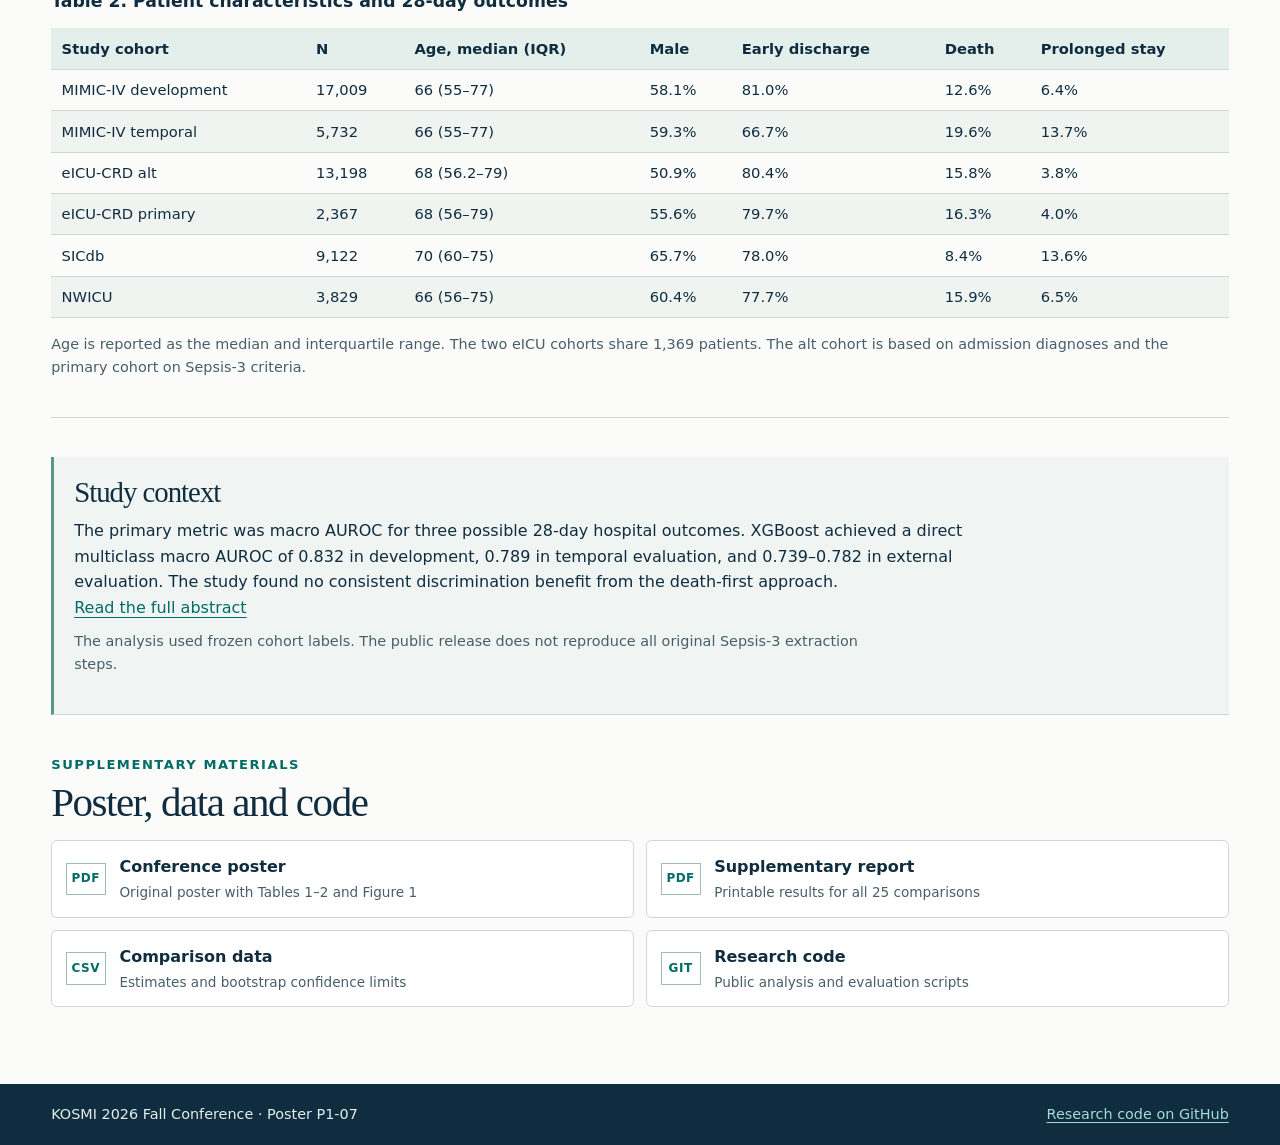
==== commit 034cd1c7: "Publish English poster supplement and interactive paired comparisons" ====
--- a/docs/results.html
+++ b/docs/results.html
@@ -1,63 +1,75 @@
 <!doctype html>
-<html lang="en">
-<head>
+<html lang="en"><head>
 <meta charset="utf-8"><meta name="viewport" content="width=device-width, initial-scale=1">
-<meta name="description" content="Supplementary study results and 25 paired model comparisons for KOSMI Fall 2026 Poster P1-07.">
-<meta name="theme-color" content="#102c5b">
-<title>Sepsis-3 · 28-Day Hospital Outcomes | KOSMI 2026 P1-07</title>
-<style>
-:root{color-scheme:light;--navy:#0b285b;--ink:#1c2b41;--muted:#53637b;--bg:#f6f8fc;--paper:#fff;--line:#dce3ed;--blue:#275b93;--coral:#b9554c;--green:#176657}
-*{box-sizing:border-box}html{scroll-behavior:smooth}body{margin:0;background:var(--bg);color:var(--ink);font:16px/1.6 system-ui,-apple-system,'Segoe UI',Arial,sans-serif}
-a{color:var(--blue);text-underline-offset:3px}a:focus-visible,select:focus-visible,button:focus-visible{outline:3px solid #b35c2e;outline-offset:3px}
-.container{max-width:1150px;margin:0 auto;padding:0 22px}.hero{background:linear-gradient(116deg,#081d43 0%,#0d3166 70%,#1a4576 100%);color:#fff;padding:26px 0 52px}.navline{display:flex;gap:12px;justify-content:space-between;align-items:center;flex-wrap:wrap}.eyebrow{text-transform:uppercase;font-weight:750;letter-spacing:.12em;font-size:12px;color:#b9d4f2}.site-nav{display:flex;gap:18px;flex-wrap:wrap}.site-nav a{color:#dfebf9;font-size:13px;text-decoration:none}.site-nav a:hover{text-decoration:underline}h1{font-size:clamp(26px,4.15vw,45px);line-height:1.19;letter-spacing:-.03em;max-width:1100px;margin:33px 0 16px;font-weight:760}.lead{font-size:17px;max-width:880px;color:#d8e5f7;margin:0 0 20px}.pill{display:inline-block;border:1px solid #7697c3;border-radius:100px;padding:5px 12px;font-size:12px;font-weight:750;letter-spacing:.04em;color:#ecf3ff}.subnote{font-size:12px;color:#c0d0e4;margin:12px 0 0}.content{margin-top:-22px;padding-bottom:55px;position:relative}.metrics{display:grid;grid-template-columns:repeat(4,1fr);gap:12px;margin-bottom:17px}.metric{background:#fff;padding:17px 19px;border:1px solid var(--line);border-radius:10px;box-shadow:0 3px 13px rgba(13,36,67,.04)}.metric strong{display:block;font-size:32px;line-height:1.1;font-variant-numeric:tabular-nums}.metric span{display:block;margin-top:6px;color:var(--muted);font-size:12px}.panel{border:1px solid var(--line);background:var(--paper);padding:26px;border-radius:12px;margin-bottom:17px;box-shadow:0 2px 9px rgba(13,36,67,.026)}h2{font-size:22px;letter-spacing:-.015em;margin:0 0 12px}h3{font-size:17px;margin:17px 0 7px}.panel>p:last-child{margin-bottom:0}.muted,.note{color:var(--muted)}.note{font-size:13px;line-height:1.55}.introgrid{display:grid;grid-template-columns:1.4fr 1fr;gap:24px}.abstract{font-size:14px;line-height:1.73}.definition{border-left:3px solid #bacde6;padding-left:17px}.definition p{margin:8px 0}.resultstrip{display:grid;grid-template-columns:repeat(3,1fr);gap:10px}.resultstrip>div{background:#f2f6fb;border:1px solid var(--line);padding:14px;border-radius:8px;font-size:14px}.resultstrip b{display:block}.tablewrap{overflow-x:auto;border:1px solid var(--line);border-radius:8px}.data-table{border-collapse:collapse;min-width:710px;width:100%;font-size:13px;line-height:1.4}.data-table th{background:#edf2f8;color:#163452;text-align:left;font-weight:750;white-space:nowrap}.data-table th,.data-table td{border-bottom:1px solid #e5e9ef;padding:9px 11px;vertical-align:middle}.data-table tr:last-child td{border-bottom:0}.data-table tbody tr:hover{background:#f8fbfd}.data-table td:not(:first-child){font-variant-numeric:tabular-nums}.two-columns{display:grid;grid-template-columns:1fr 1fr;gap:17px}.two-columns .panel{min-width:0}.footblock{margin:12px 0 0}.formula{font-size:14px;background:#f4f7fb;border:1px solid #e1e8f1;border-radius:9px;padding:15px 17px;overflow-wrap:anywhere}.formula strong{font-size:14px}.btns{display:flex;gap:10px;flex-wrap:wrap;margin:14px 0 2px}.btn{display:inline-flex;text-decoration:none;align-items:center;padding:10px 15px;border-radius:7px;border:1px solid #c3d2e3;background:#fff;font-weight:670;color:#174471;font-size:14px}.btn.primary{background:var(--navy);border-color:var(--navy);color:#fff}.btn:hover{filter:brightness(.96)}.toolbar{display:flex;gap:12px;flex-wrap:wrap;align-items:end;margin:17px 0}.toolbar label{font-size:12px;font-weight:720;color:#435977;display:flex;flex-direction:column;gap:6px}.toolbar select{border-radius:6px;border:1px solid #b9c9dd;background:white;padding:9px 12px;color:#253a55;min-width:185px;font:inherit;font-size:13px}.count{margin-left:auto;color:var(--muted);font-size:13px}.plot{border:1px solid var(--line);border-radius:8px;overflow:hidden}.plotaxis{display:grid;grid-template-columns:240px 1fr 205px;background:#f1f4f8;border-bottom:1px solid var(--line);font-size:12px;padding:12px}.plotaxis .scale{display:flex;justify-content:space-between;padding:0 7px}.pointrow{display:grid;grid-template-columns:240px 1fr 205px;align-items:center;gap:0;padding:5px 0;border-bottom:1px solid #edf0f4;font-size:12px}.pointrow:last-child{border-bottom:0}.plabel{padding:5px 12px;color:#48566a}.plabel b{display:block;color:#283c53}.ptrack{position:relative;height:35px;margin:0 8px;background:linear-gradient(to right,transparent calc(60% - 1px),#9aa8bd calc(60% - 1px),#9aa8bd calc(60% + 1px),transparent calc(60% + 1px))}.pci{height:3px;position:absolute;top:17px;background:#91a5b8;border-radius:2px}.ppoint{position:absolute;top:13px;width:11px;height:11px;border-radius:50%;background:#7b8b9b;border:2px solid #fff;box-shadow:0 0 0 1px #7b8b9b;transform:translateX(-50%)}.pci.multi,.ppoint.multi{background:var(--blue)}.pci.two,.ppoint.two{background:var(--coral)}.val{font-variant-numeric:tabular-nums;padding:5px 9px;font-size:12px}.legend{display:flex;gap:14px;font-size:12px;flex-wrap:wrap;color:var(--muted);margin-bottom:10px}.dot{display:inline-block;width:10px;height:10px;border-radius:100%;vertical-align:-1px;margin-right:4px;background:#8192a5}.dot.multi{background:var(--blue)}.dot.two{background:var(--coral)}.data-table .multi{color:#234e86;font-weight:720}.data-table .two{color:#af4d46;font-weight:720}.smallcaps{font-size:12px;letter-spacing:.09em;text-transform:uppercase;color:#6e7f95;font-weight:770}.warn{border-left:3px solid #b78a54;background:#fcfaf7;padding:12px 16px;font-size:13px;color:#605547}.refs{columns:2;column-gap:35px;margin:8px 0;padding-left:18px;font-size:13px}.refs li{break-inside:avoid;margin-bottom:7px}.footer{border-top:1px solid #dfe7ef;padding:26px 0 37px;color:#65758a;font-size:13px}.footer .container{display:flex;justify-content:space-between;gap:15px;flex-wrap:wrap}
-@media(max-width:900px){.introgrid,.two-columns{grid-template-columns:1fr}.metrics{grid-template-columns:repeat(2,1fr)}.plotaxis,.pointrow{grid-template-columns:155px 1fr 130px}.plabel{padding:4px 7px}.val{font-size:10px}.refs{columns:1}.plotaxis{font-size:11px}}
-@media(max-width:600px){.container{padding:0 14px}h1{margin-top:24px;font-size:27px}.lead{font-size:15px}.navline{align-items:flex-start}.site-nav{gap:12px}.panel{padding:17px}.metric{padding:12px}.metric strong{font-size:27px}.resultstrip{grid-template-columns:1fr}.plotaxis,.pointrow{grid-template-columns:100px 1fr 104px}.plotaxis .scale{font-size:9px}.plabel{font-size:10px;padding:3px 5px}.val{font-size:9px;line-height:1.45;padding:5px}.ptrack{margin:0 2px}.toolbar select{min-width:145px}.count{width:100%;margin-left:0}}
-@media(prefers-reduced-motion:reduce){html{scroll-behavior:auto}}
-</style>
-</head>
-<body>
-<header class="hero"><div class="container"><div class="navline"><span class="eyebrow">KOSMI 2026 FALL CONFERENCE · POSTER P1-07</span><nav class="site-nav" aria-label="Sections"><a href="#abstract">Abstract</a><a href="#tables">Tables</a><a href="#comparisons">25 comparisons</a><a href="#downloads">Downloads</a></nav></div>
-<h1>Prediction of 28-Day Hospital Outcomes in Patients Meeting Sepsis-3 Criteria: A Comparison of Multiclass and Two-Stage Models</h1>
-<p class="lead">Supplementary materials for the multiclass versus death-first two-stage prediction comparison across temporal and external ICU cohorts.</p>
-<span class="pill">Poster P1-07</span> <span class="pill">Aggregated results only</span><p class="subnote">Study summary based on the author's research draft · Latest paired-comparison results from the frozen reproducibility package</p>
-</div></header>
-<main class="container content">
-<div class="metrics" aria-label="Study metrics"><div class="metric"><strong>25</strong><span>algorithm-by-cohort comparisons</span></div><div class="metric"><strong>23/25</strong><span>|Δ macro AUROC| &lt; 0.02</span></div><div class="metric"><strong>10</strong><span>nominal multiclass advantages</span></div><div class="metric"><strong>1</strong><span>nominal two-stage advantage</span></div></div>
-<section id="abstract" class="panel"><div class="introgrid"><div><div class="smallcaps">Study overview</div><h2>Abstract</h2><p class="abstract">Prognostic models in sepsis have focused predominantly on mortality, yet survivors follow divergent hospital courses. A clinically intuitive alternative to a single multiclass model is a death-first cascade, but whether this added structure improves prediction is unclear. We conducted a retrospective multi-database cohort study of adults meeting Sepsis-3 criteria. Models were developed on MIMIC-IV (development subset 2008-2016, n=17,009) using 56 routinely available variables from the first 24 hours after ICU admission, and evaluated on a temporal split (2017-2022) and, after refitting on the full MIMIC-IV cohort, on four external cohorts: two prespecified eICU-CRD cohort definitions, SICdb, and NWICU. The outcome comprised three mutually exclusive hospital states 28 days after hospital admission: early discharge, in-hospital death, and prolonged hospitalization. Five algorithms were each fitted as a flat three-class model and as a death-first cascade. Macro AUROC was the primary metric; differences were assessed by paired bootstrap resampling with 1,000 replicates. The flat XGBoost model achieved a macro AUROC of 0.832 in development, 0.789 on temporal evaluation, and 0.739 to 0.782 across external cohorts. Across 25 algorithm-by-setting comparisons, the cascade never significantly outperformed the flat model except for the decision tree, and absolute differences were below 0.02 in 23 comparisons. Prolonged-stay AUPRC declined from 0.303 in development to 0.143-0.234 externally, tracking class prevalence. A death-first cascade provided no consistent advantage over a simpler flat multiclass model. Transportability and prevalence shift, rather than architectural complexity, were the dominant limitations.</p><p class="note">The narrative reproduces the abstract from the author's KOSMI 2026 project research draft, rather than a separately verified camera-ready acceptance version.</p></div><div><div class="smallcaps">Methods at a glance</div><h2>What was compared?</h2><div class="definition"><p><strong>Direct multiclass:</strong> one model outputs early discharge, in-hospital death, and prolonged hospitalization.</p><p><strong>Death-first two-stage:</strong> stage 1 predicts death (<em>p<sub>D</sub></em>); stage 2 predicts prolonged hospitalization conditional on non-death (<em>q</em>).</p></div><div class="formula"><strong>Final three-class probabilities</strong><div>Early: (1 − p<sub>D</sub>)(1 − q)</div><div>Death: p<sub>D</sub></div><div>Prolonged: (1 − p<sub>D</sub>)q</div></div><p class="note">Prediction landmark: 24 hours after ICU admission. The study protocol defines 28-day outcomes from hospital admission.</p></div></div></section>
-<section class="panel"><div class="smallcaps">Main finding</div><h2>Clinical hierarchy did not consistently improve discrimination</h2><div class="resultstrip"><div><b>Across algorithms</b>Only 1 of 25 comparisons nominally favored two-stage prediction.</div><div><b>XGBoost</b>Multiclass estimates were numerically higher in all four external cohorts.</div><div><b>Interpretation</b>The observed differences do not establish statistical equivalence.</div></div><p class="note footblock">Nominal significance: unadjusted 95% confidence interval for paired Δ macro AUROC excludes zero; 1,000 patient-level paired bootstrap resamples. No multiple-comparison correction was applied.</p></section>
-<section id="tables" class="panel"><div class="smallcaps">Study poster results</div><h2>Table 1 · XGBoost macro AUROC by cohort</h2><div class="tablewrap"><table class="data-table"><thead><tr><th>Cohort</th><th>N</th><th>Multiclass</th><th>Two-stage</th><th>Δ AUROC</th><th>95% CI for Δ</th></tr></thead><tbody><tr><td>Developmentᵃ</td><td>17,009</td><td>0.832</td><td>0.829</td><td>+0.003</td><td>—</td></tr>
+<meta name="theme-color" content="#102d40">
+<meta name="description" content="KOSMI 2026 poster P1-07. Explore 25 paired comparisons of direct multiclass and death-first two-stage models for 28-day hospital outcomes in Sepsis-3 cohorts.">
+<title>Paired comparison explorer | KOSMI 2026 · P1-07</title>
+<link rel="stylesheet" href="assets/study.css"></head><body>
+<a class="skip" href="#main">Skip to content</a><header class="mast"><div class="wrap mast-inner"><a class="brand" href="index.html"><span class="brand-symbol" aria-hidden="true"><i></i><i></i><i></i></span>KOSMI <b>2026</b></a><nav aria-label="Main navigation"><a href="index.html">Study</a><a href="results.html#comparisons" aria-current="page">Comparisons</a><a href="index.html#methods">Methods</a><a href="index.html#downloads">Downloads</a></nav></div></header>
+<main class="wrap results" id="main"><section id="comparisons">
+<div class="results-title"><p class="kicker"><span class="conference-tag">P1-07</span> Supplementary results</p>
+<h1>Explore the 25 comparisons</h1><p>Five algorithms were evaluated in five cohorts. Each comparison pairs predictions from both structures in the same patients.</p></div>
+<div class="method-strip"><p><b>Effect size</b> Δ is the direct multiclass macro AUROC minus the death-first two-stage macro AUROC. A positive value favors multiclass.</p>
+<p><b>Nominal significance</b> An unadjusted 95% paired bootstrap confidence interval for Δ must exclude zero. The analysis used 1,000 patient-level resamples without multiplicity correction.</p></div>
+<div class="explorer" id="explorer" hidden>
+<div class="control-head"><h2>Algorithm by cohort</h2><a href="#numerical">Numerical results</a></div>
+<div class="presets" role="group" aria-label="Filter comparisons by finding"><button type="button" data-view="all" aria-pressed="true">All 25</button><button type="button" data-view="small" aria-pressed="false">|Δ| &lt; 0.02 · 23</button><button type="button" data-view="large" aria-pressed="false">|Δ| ≥ 0.02 · 2</button><button type="button" data-view="two" aria-pressed="false">Two-stage higher · 1</button><button type="button" data-view="multi" aria-pressed="false">Multiclass higher · 10</button><button type="button" data-view="neutral" aria-pressed="false">CI includes zero · 14</button></div>
+<div class="filters"><label>Algorithm<select id="model-filter"><option value="">All algorithms</option><option>Logistic Regression</option><option>Decision Tree</option><option>Random Forest</option><option>XGBoost</option><option>LightGBM</option></select></label><label>Evaluation cohort<select id="cohort-filter"><option value="">All cohorts</option><option>MIMIC-IV Temporal</option><option>eICU-CRD alt</option><option>eICU-CRD primary</option><option>SICdb</option><option>NWICU</option></select></label>
+<button class="reset" id="reset" type="button">Reset filters</button></div>
+<p id="filtered-count" role="status"></p>
+<div class="explore-layout"><div>
+<div id="matrix"></div><div class="legend"><span class="key multi">● Multiclass higher</span><span class="key two">◆ Two-stage higher</span><span class="key neutral">○ CI includes zero</span></div>
+<p class="fine">Select a cell to inspect the paired difference and the two model estimates.</p></div>
+<section id="comparison-detail" class="detail" aria-label="Selected comparison" aria-live="polite"></section></div>
+<details class="fold forest-fold"><summary>Forest plot of the filtered comparisons</summary><p>Each line spans the unadjusted 95% confidence interval for the paired difference. The vertical reference line marks zero.</p><div id="forest"></div></details>
+</div>
+<noscript><p><a href="#numerical">View all 25 comparisons in the numerical table.</a></p></noscript>
+<div class="interpret"><h2>Reading the results</h2><p>Absolute differences were below 0.02 in 23 comparisons. The two larger differences were both observed with Decision Tree, in eICU-CRD primary and SICdb. The only nominal two-stage advantage occurred with Decision Tree in MIMIC-IV temporal evaluation.</p>
+<p>Ten intervals favored multiclass, one favored two-stage, and 14 included zero. The 0.02 cutoff describes the observed differences. Equivalence was not tested.</p></div>
+</section>
+<section id="numerical"><div class="section-head"><p class="kicker">Paired estimates</p><h2>Numerical results</h2></div><p class="subtext">Values are displayed to four decimal places. Filters above also apply to this table. <a href="data/all_25_comparisons.csv">Download all 25 comparisons (CSV)</a>.</p>
+<div class="table-wrap" tabindex="0" role="region" aria-label="Numerical results"><table class="data-table" id="all-data"><caption class="sr">Macro AUROC and paired differences with unadjusted 95% confidence intervals</caption><thead><tr>
+<th scope="col">Cohort</th><th scope="col">Algorithm</th><th scope="col">Patients</th><th scope="col">Multiclass</th><th scope="col">Two-stage</th><th scope="col">Δ</th><th scope="col">95% CI for Δ</th><th scope="col">Nominal result</th></tr></thead><tbody>
+<tr><th scope="row">MIMIC-IV Temporal</th><td>Decision Tree</td><td>5,732</td><td data-value="0.665188" data-low="0.652651" data-high="0.677866">0.6652</td><td data-value="0.680624" data-low="0.668276" data-high="0.692596">0.6806</td><td data-value="-0.015436">−0.0154</td><td data-low="-0.028454" data-high="-0.001883">−0.0285 to −0.0019</td><td>Two-stage</td></tr>
+<tr><th scope="row">MIMIC-IV Temporal</th><td>LightGBM</td><td>5,732</td><td data-value="0.786894" data-low="0.776830" data-high="0.797086">0.7869</td><td data-value="0.784022" data-low="0.773884" data-high="0.794202">0.7840</td><td data-value="0.002872">+0.0029</td><td data-low="-0.000053" data-high="0.005844">−0.0001 to +0.0058</td><td>CI includes zero</td></tr>
+<tr><th scope="row">MIMIC-IV Temporal</th><td>Logistic Regression</td><td>5,732</td><td data-value="0.749951" data-low="0.737987" data-high="0.761403">0.7500</td><td data-value="0.747931" data-low="0.735991" data-high="0.759494">0.7479</td><td data-value="0.002019">+0.0020</td><td data-low="0.000634" data-high="0.003474">+0.0006 to +0.0035</td><td>Multiclass</td></tr>
+<tr><th scope="row">MIMIC-IV Temporal</th><td>Random Forest</td><td>5,732</td><td data-value="0.760901" data-low="0.750577" data-high="0.771897">0.7609</td><td data-value="0.762229" data-low="0.751540" data-high="0.773042">0.7622</td><td data-value="-0.001328">−0.0013</td><td data-low="-0.004889" data-high="0.002702">−0.0049 to +0.0027</td><td>CI includes zero</td></tr>
+<tr><th scope="row">MIMIC-IV Temporal</th><td>XGBoost</td><td>5,732</td><td data-value="0.789447" data-low="0.779552" data-high="0.799784">0.7894</td><td data-value="0.789069" data-low="0.779005" data-high="0.799485">0.7891</td><td data-value="0.000378">+0.0004</td><td data-low="-0.002328" data-high="0.002999">−0.0023 to +0.0030</td><td>CI includes zero</td></tr>
+<tr><th scope="row">eICU-CRD alt</th><td>Decision Tree</td><td>13,198</td><td data-value="0.670140" data-low="0.657327" data-high="0.681929">0.6701</td><td data-value="0.664908" data-low="0.653596" data-high="0.676623">0.6649</td><td data-value="0.005232">+0.0052</td><td data-low="-0.008909" data-high="0.018922">−0.0089 to +0.0189</td><td>CI includes zero</td></tr>
+<tr><th scope="row">eICU-CRD alt</th><td>LightGBM</td><td>13,198</td><td data-value="0.757438" data-low="0.746745" data-high="0.768110">0.7574</td><td data-value="0.752739" data-low="0.742480" data-high="0.763413">0.7527</td><td data-value="0.004699">+0.0047</td><td data-low="0.000941" data-high="0.008236">+0.0009 to +0.0082</td><td>Multiclass</td></tr>
+<tr><th scope="row">eICU-CRD alt</th><td>Logistic Regression</td><td>13,198</td><td data-value="0.747820" data-low="0.736849" data-high="0.758598">0.7478</td><td data-value="0.748561" data-low="0.737553" data-high="0.759203">0.7486</td><td data-value="-0.000741">−0.0007</td><td data-low="-0.002043" data-high="0.000647">−0.0020 to +0.0006</td><td>CI includes zero</td></tr>
+<tr><th scope="row">eICU-CRD alt</th><td>Random Forest</td><td>13,198</td><td data-value="0.742486" data-low="0.731512" data-high="0.753399">0.7425</td><td data-value="0.740994" data-low="0.730639" data-high="0.752294">0.7410</td><td data-value="0.001492">+0.0015</td><td data-low="-0.003336" data-high="0.005703">−0.0033 to +0.0057</td><td>CI includes zero</td></tr>
+<tr><th scope="row">eICU-CRD alt</th><td>XGBoost</td><td>13,198</td><td data-value="0.758716" data-low="0.748375" data-high="0.769589">0.7587</td><td data-value="0.750133" data-low="0.739876" data-high="0.760722">0.7501</td><td data-value="0.008583">+0.0086</td><td data-low="0.005516" data-high="0.011886">+0.0055 to +0.0119</td><td>Multiclass</td></tr>
+<tr><th scope="row">eICU-CRD primary</th><td>Decision Tree</td><td>2,367</td><td data-value="0.639469" data-low="0.609032" data-high="0.668730">0.6395</td><td data-value="0.662580" data-low="0.634463" data-high="0.687276">0.6626</td><td data-value="-0.023111">−0.0231</td><td data-low="-0.055008" data-high="0.011168">−0.0550 to +0.0112</td><td>CI includes zero</td></tr>
+<tr><th scope="row">eICU-CRD primary</th><td>LightGBM</td><td>2,367</td><td data-value="0.759616" data-low="0.736519" data-high="0.782249">0.7596</td><td data-value="0.757773" data-low="0.732446" data-high="0.780922">0.7578</td><td data-value="0.001842">+0.0018</td><td data-low="-0.006487" data-high="0.010772">−0.0065 to +0.0108</td><td>CI includes zero</td></tr>
+<tr><th scope="row">eICU-CRD primary</th><td>Logistic Regression</td><td>2,367</td><td data-value="0.751851" data-low="0.725003" data-high="0.776417">0.7519</td><td data-value="0.752755" data-low="0.725763" data-high="0.777363">0.7528</td><td data-value="-0.000904">−0.0009</td><td data-low="-0.003659" data-high="0.001942">−0.0037 to +0.0019</td><td>CI includes zero</td></tr>
+<tr><th scope="row">eICU-CRD primary</th><td>Random Forest</td><td>2,367</td><td data-value="0.736495" data-low="0.709529" data-high="0.762448">0.7365</td><td data-value="0.740714" data-low="0.714297" data-high="0.765904">0.7407</td><td data-value="-0.004219">−0.0042</td><td data-low="-0.014548" data-high="0.006224">−0.0145 to +0.0062</td><td>CI includes zero</td></tr>
+<tr><th scope="row">eICU-CRD primary</th><td>XGBoost</td><td>2,367</td><td data-value="0.765118" data-low="0.741969" data-high="0.788298">0.7651</td><td data-value="0.758966" data-low="0.734695" data-high="0.781437">0.7590</td><td data-value="0.006153">+0.0062</td><td data-low="-0.000563" data-high="0.013128">−0.0006 to +0.0131</td><td>CI includes zero</td></tr>
+<tr><th scope="row">SICdb</th><td>Decision Tree</td><td>9,122</td><td data-value="0.656566" data-low="0.646438" data-high="0.668888">0.6566</td><td data-value="0.634544" data-low="0.623008" data-high="0.646348">0.6345</td><td data-value="0.022021">+0.0220</td><td data-low="0.009941" data-high="0.034553">+0.0099 to +0.0346</td><td>Multiclass</td></tr>
+<tr><th scope="row">SICdb</th><td>LightGBM</td><td>9,122</td><td data-value="0.742292" data-low="0.731699" data-high="0.753289">0.7423</td><td data-value="0.739388" data-low="0.728595" data-high="0.749981">0.7394</td><td data-value="0.002904">+0.0029</td><td data-low="-0.000442" data-high="0.006000">−0.0004 to +0.0060</td><td>CI includes zero</td></tr>
+<tr><th scope="row">SICdb</th><td>Logistic Regression</td><td>9,122</td><td data-value="0.703605" data-low="0.692631" data-high="0.715204">0.7036</td><td data-value="0.701281" data-low="0.690175" data-high="0.713035">0.7013</td><td data-value="0.002325">+0.0023</td><td data-low="0.001048" data-high="0.003706">+0.0010 to +0.0037</td><td>Multiclass</td></tr>
+<tr><th scope="row">SICdb</th><td>Random Forest</td><td>9,122</td><td data-value="0.726327" data-low="0.715237" data-high="0.737908">0.7263</td><td data-value="0.709389" data-low="0.698661" data-high="0.721311">0.7094</td><td data-value="0.016938">+0.0169</td><td data-low="0.011222" data-high="0.022711">+0.0112 to +0.0227</td><td>Multiclass</td></tr>
+<tr><th scope="row">SICdb</th><td>XGBoost</td><td>9,122</td><td data-value="0.739088" data-low="0.728763" data-high="0.749497">0.7391</td><td data-value="0.732410" data-low="0.721505" data-high="0.742732">0.7324</td><td data-value="0.006678">+0.0067</td><td data-low="0.003740" data-high="0.009787">+0.0037 to +0.0098</td><td>Multiclass</td></tr>
+<tr><th scope="row">NWICU</th><td>Decision Tree</td><td>3,829</td><td data-value="0.726890" data-low="0.710603" data-high="0.744310">0.7269</td><td data-value="0.719072" data-low="0.701623" data-high="0.736596">0.7191</td><td data-value="0.007818">+0.0078</td><td data-low="-0.012593" data-high="0.027400">−0.0126 to +0.0274</td><td>CI includes zero</td></tr>
+<tr><th scope="row">NWICU</th><td>LightGBM</td><td>3,829</td><td data-value="0.791993" data-low="0.777871" data-high="0.807247">0.7920</td><td data-value="0.783646" data-low="0.767246" data-high="0.799060">0.7836</td><td data-value="0.008347">+0.0083</td><td data-low="0.002249" data-high="0.014721">+0.0022 to +0.0147</td><td>Multiclass</td></tr>
+<tr><th scope="row">NWICU</th><td>Logistic Regression</td><td>3,829</td><td data-value="0.793648" data-low="0.778928" data-high="0.808831">0.7936</td><td data-value="0.793061" data-low="0.778722" data-high="0.807761">0.7931</td><td data-value="0.000588">+0.0006</td><td data-low="-0.001049" data-high="0.002292">−0.0010 to +0.0023</td><td>CI includes zero</td></tr>
+<tr><th scope="row">NWICU</th><td>Random Forest</td><td>3,829</td><td data-value="0.773789" data-low="0.756327" data-high="0.790315">0.7738</td><td data-value="0.761440" data-low="0.743281" data-high="0.778832">0.7614</td><td data-value="0.012349">+0.0123</td><td data-low="0.005230" data-high="0.019646">+0.0052 to +0.0196</td><td>Multiclass</td></tr>
+<tr><th scope="row">NWICU</th><td>XGBoost</td><td>3,829</td><td data-value="0.782315" data-low="0.766812" data-high="0.797207">0.7823</td><td data-value="0.771936" data-low="0.755229" data-high="0.788172">0.7719</td><td data-value="0.010379">+0.0104</td><td data-low="0.005112" data-high="0.015572">+0.0051 to +0.0156</td><td>Multiclass</td></tr>
+</tbody></table></div></section>
+<section id="tables"><div class="section-head"><p class="kicker">Poster tables</p><h2>XGBoost and the study cohorts</h2></div><h3>Table 1. XGBoost macro AUROC</h3><div class="table-wrap" tabindex="0" role="region" aria-label="XGBoost macro AUROC by cohort"><table class="data-table"><caption class="sr">XGBoost macro AUROC by cohort</caption><thead><tr><th scope="col">Cohort</th><th scope="col">N</th><th scope="col">Multiclass</th><th scope="col">Two-stage</th><th scope="col">Δ AUROC</th><th scope="col">95% CI for Δ</th></tr></thead><tbody><tr><td>Developmentᵃ</td><td>17,009</td><td>0.832</td><td>0.829</td><td>+0.003</td><td>—</td></tr>
 <tr><td>MIMIC-IV Temporal</td><td>5,732</td><td>0.789</td><td>0.789</td><td>+0.000</td><td>-0.002 to +0.003</td></tr>
 <tr><td>eICU-CRD alt</td><td>13,198</td><td>0.759</td><td>0.750</td><td>+0.009</td><td>+0.006 to +0.012</td></tr>
 <tr><td>eICU-CRD primary</td><td>2,367</td><td>0.765</td><td>0.759</td><td>+0.006</td><td>-0.001 to +0.013</td></tr>
 <tr><td>SICdb</td><td>9,122</td><td>0.739</td><td>0.732</td><td>+0.007</td><td>+0.004 to +0.010</td></tr>
-<tr><td>NWICU</td><td>3,829</td><td>0.782</td><td>0.772</td><td>+0.010</td><td>+0.005 to +0.016</td></tr></tbody></table></div><p class="note footblock">Δ = Multiclass − Two-stage; positive values favor multiclass. ᵃDevelopment is an internal cross-validation point estimate and does not have a paired-bootstrap confidence interval in this comparison table.</p></section>
-<section class="panel"><h2>Table 2 · Patient characteristics and 28-day outcomes</h2><div class="tablewrap"><table class="data-table"><thead><tr><th>Study cohort</th><th>N</th><th>Age, median (IQR)</th><th>Male</th><th>Early discharge</th><th>Death</th><th>Prolonged stay</th></tr></thead><tbody><tr><td>MIMIC-IV development</td><td>17,009</td><td>66 (55–77)</td><td>58.1%</td><td>81.0%</td><td>12.6%</td><td>6.4%</td></tr>
+<tr><td>NWICU</td><td>3,829</td><td>0.782</td><td>0.772</td><td>+0.010</td><td>+0.005 to +0.016</td></tr></tbody></table></div>
+<p class="fine">Development estimates are from internal cross-validation. The 25 paired comparisons cover the temporal and four external cohorts.</p>
+<h3>Table 2. Patient characteristics and 28-day outcomes</h3><div class="table-wrap" tabindex="0" role="region" aria-label="Patient characteristics and 28-day outcomes by cohort"><table class="data-table"><caption class="sr">Patient characteristics and 28-day outcomes by cohort</caption><thead><tr><th scope="col">Study cohort</th><th scope="col">N</th><th scope="col">Age, median (IQR)</th><th scope="col">Male</th><th scope="col">Early discharge</th><th scope="col">Death</th><th scope="col">Prolonged stay</th></tr></thead><tbody><tr><td>MIMIC-IV development</td><td>17,009</td><td>66 (55–77)</td><td>58.1%</td><td>81.0%</td><td>12.6%</td><td>6.4%</td></tr>
 <tr><td>MIMIC-IV temporal</td><td>5,732</td><td>66 (55–77)</td><td>59.3%</td><td>66.7%</td><td>19.6%</td><td>13.7%</td></tr>
 <tr><td>eICU-CRD alt</td><td>13,198</td><td>68 (56.2–79)</td><td>50.9%</td><td>80.4%</td><td>15.8%</td><td>3.8%</td></tr>
 <tr><td>eICU-CRD primary</td><td>2,367</td><td>68 (56–79)</td><td>55.6%</td><td>79.7%</td><td>16.3%</td><td>4.0%</td></tr>
 <tr><td>SICdb</td><td>9,122</td><td>70 (60–75)</td><td>65.7%</td><td>78.0%</td><td>8.4%</td><td>13.6%</td></tr>
-<tr><td>NWICU</td><td>3,829</td><td>66 (56–75)</td><td>60.4%</td><td>77.7%</td><td>15.9%</td><td>6.5%</td></tr></tbody></table></div><p class="note footblock">Age is median (IQR); male and outcome values are percentages. The MIMIC-IV development period was 2008–2016; temporal evaluation was 2017–2022. The eICU-CRD alt (admission diagnosis) and primary (Sepsis-3 based) cohorts partially overlap (n = 1,369).</p></section>
-<section id="comparisons" class="panel"><div class="smallcaps">Full supplementary analysis</div><h2>All 25 multiclass vs. two-stage comparisons</h2><p class="muted">Explore the exact five-algorithm × five-evaluation-cohort results. The forest plot shows the paired difference Δ macro AUROC and its 95% bootstrap CI. The vertical line indicates zero (no observed difference).</p><div class="toolbar"><label for="cohort-filter">Evaluation cohort<select id="cohort-filter"><option value="all">All five cohorts</option></select></label><label for="model-filter">Algorithm<select id="model-filter"><option value="all">All five algorithms</option></select></label><span id="filtered-count" class="count" aria-live="polite">25 comparisons</span></div><div class="legend"><span><i class="dot multi"></i>Nominal multiclass advantage</span><span><i class="dot two"></i>Nominal two-stage advantage</span><span><i class="dot"></i>CI includes zero</span></div><div class="plot"><div class="plotaxis"><span>Cohort / algorithm</span><span class="scale"><span>−0.06</span><span>−0.03</span><span>0</span><span>+0.04</span></span><span>Δ [95% CI]</span></div><div id="plot-rows" aria-label="Forest plot of 25 comparisons"></div></div><p class="note">All 25 estimates are presented below. The zero line is fixed at the 60% position on a −0.06 to +0.04 scale.</p><h3>Numerical results</h3><div class="tablewrap"><table class="data-table"><thead><tr><th>Cohort</th><th>Algorithm</th><th>N</th><th>Multiclass</th><th>Two-stage</th><th>Δ</th><th>Unadjusted 95% CI for Δ</th><th>Nominal interpretation</th></tr></thead><tbody id="numerical-rows"><tr><td>MIMIC-IV Temporal</td><td>Logistic Regression</td><td>5,732</td><td>0.7500</td><td>0.7479</td><td>+0.0020</td><td>[+0.0006, +0.0035]</td><td>Multiclass</td></tr><tr><td>MIMIC-IV Temporal</td><td>Decision Tree</td><td>5,732</td><td>0.6652</td><td>0.6806</td><td>-0.0154</td><td>[-0.0285, -0.0019]</td><td>Two-stage</td></tr><tr><td>MIMIC-IV Temporal</td><td>Random Forest</td><td>5,732</td><td>0.7609</td><td>0.7622</td><td>-0.0013</td><td>[-0.0049, +0.0027]</td><td>CI includes zero</td></tr><tr><td>MIMIC-IV Temporal</td><td>XGBoost</td><td>5,732</td><td>0.7894</td><td>0.7891</td><td>+0.0004</td><td>[-0.0023, +0.0030]</td><td>CI includes zero</td></tr><tr><td>MIMIC-IV Temporal</td><td>LightGBM</td><td>5,732</td><td>0.7869</td><td>0.7840</td><td>+0.0029</td><td>[-0.0001, +0.0058]</td><td>CI includes zero</td></tr><tr><td>eICU-CRD alt</td><td>Logistic Regression</td><td>13,198</td><td>0.7478</td><td>0.7486</td><td>-0.0007</td><td>[-0.0020, +0.0006]</td><td>CI includes zero</td></tr><tr><td>eICU-CRD alt</td><td>Decision Tree</td><td>13,198</td><td>0.6701</td><td>0.6649</td><td>+0.0052</td><td>[-0.0089, +0.0189]</td><td>CI includes zero</td></tr><tr><td>eICU-CRD alt</td><td>Random Forest</td><td>13,198</td><td>0.7425</td><td>0.7410</td><td>+0.0015</td><td>[-0.0033, +0.0057]</td><td>CI includes zero</td></tr><tr><td>eICU-CRD alt</td><td>XGBoost</td><td>13,198</td><td>0.7587</td><td>0.7501</td><td>+0.0086</td><td>[+0.0055, +0.0119]</td><td>Multiclass</td></tr><tr><td>eICU-CRD alt</td><td>LightGBM</td><td>13,198</td><td>0.7574</td><td>0.7527</td><td>+0.0047</td><td>[+0.0009, +0.0082]</td><td>Multiclass</td></tr><tr><td>eICU-CRD primary</td><td>Logistic Regression</td><td>2,367</td><td>0.7519</td><td>0.7528</td><td>-0.0009</td><td>[-0.0037, +0.0019]</td><td>CI includes zero</td></tr><tr><td>eICU-CRD primary</td><td>Decision Tree</td><td>2,367</td><td>0.6395</td><td>0.6626</td><td>-0.0231</td><td>[-0.0550, +0.0112]</td><td>CI includes zero</td></tr><tr><td>eICU-CRD primary</td><td>Random Forest</td><td>2,367</td><td>0.7365</td><td>0.7407</td><td>-0.0042</td><td>[-0.0145, +0.0062]</td><td>CI includes zero</td></tr><tr><td>eICU-CRD primary</td><td>XGBoost</td><td>2,367</td><td>0.7651</td><td>0.7590</td><td>+0.0062</td><td>[-0.0006, +0.0131]</td><td>CI includes zero</td></tr><tr><td>eICU-CRD primary</td><td>LightGBM</td><td>2,367</td><td>0.7596</td><td>0.7578</td><td>+0.0018</td><td>[-0.0065, +0.0108]</td><td>CI includes zero</td></tr><tr><td>SICdb</td><td>Logistic Regression</td><td>9,122</td><td>0.7036</td><td>0.7013</td><td>+0.0023</td><td>[+0.0010, +0.0037]</td><td>Multiclass</td></tr><tr><td>SICdb</td><td>Decision Tree</td><td>9,122</td><td>0.6566</td><td>0.6345</td><td>+0.0220</td><td>[+0.0099, +0.0346]</td><td>Multiclass</td></tr><tr><td>SICdb</td><td>Random Forest</td><td>9,122</td><td>0.7263</td><td>0.7094</td><td>+0.0169</td><td>[+0.0112, +0.0227]</td><td>Multiclass</td></tr><tr><td>SICdb</td><td>XGBoost</td><td>9,122</td><td>0.7391</td><td>0.7324</td><td>+0.0067</td><td>[+0.0037, +0.0098]</td><td>Multiclass</td></tr><tr><td>SICdb</td><td>LightGBM</td><td>9,122</td><td>0.7423</td><td>0.7394</td><td>+0.0029</td><td>[-0.0004, +0.0060]</td><td>CI includes zero</td></tr><tr><td>NWICU</td><td>Logistic Regression</td><td>3,829</td><td>0.7936</td><td>0.7931</td><td>+0.0006</td><td>[-0.0010, +0.0023]</td><td>CI includes zero</td></tr><tr><td>NWICU</td><td>Decision Tree</td><td>3,829</td><td>0.7269</td><td>0.7191</td><td>+0.0078</td><td>[-0.0126, +0.0274]</td><td>CI includes zero</td></tr><tr><td>NWICU</td><td>Random Forest</td><td>3,829</td><td>0.7738</td><td>0.7614</td><td>+0.0123</td><td>[+0.0052, +0.0196]</td><td>Multiclass</td></tr><tr><td>NWICU</td><td>XGBoost</td><td>3,829</td><td>0.7823</td><td>0.7719</td><td>+0.0104</td><td>[+0.0051, +0.0156]</td><td>Multiclass</td></tr><tr><td>NWICU</td><td>LightGBM</td><td>3,829</td><td>0.7920</td><td>0.7836</td><td>+0.0083</td><td>[+0.0022, +0.0147]</td><td>Multiclass</td></tr></tbody></table></div><p class="note">Results displayed to four decimals; the categorization is calculated from unrounded values. The two eICU-CRD cohorts overlap, so all comparisons should not be treated as independent.</p></section>
-<section class="two-columns"><div id="downloads" class="panel"><div class="smallcaps">Data access</div><h2>Download supplementary results</h2><p>Files contain aggregate model-performance statistics only. No individual-level EHR data, model checkpoints, or credentialed data sources are included.</p><div class="btns"><a class="btn primary" href="./assets/supplementary-results.pdf" download>Download PDF (2 pages)</a><a class="btn" href="./data/all_25_comparisons.csv" download>Download CSV</a></div><p class="note">Please cite the poster and record the access date when reusing these results.</p></div><div class="panel"><div class="smallcaps">Interpretation &amp; limitations</div><h2>Important qualifications</h2><p>These comparisons are exploratory, and nominal confidence intervals were not adjusted for multiplicity. Non-significant differences do not establish equivalence between prediction structures. Macro AUROC may conceal individual-outcome differences.</p><div class="warn">Provenance: Cohort inclusion and original Sepsis-3 onset extraction cannot be independently reconstructed in full from the frozen aggregate results. SICdb boundary classifications follow the frozen study labels.</div></div></section>
-<section class="panel"><div class="smallcaps">Documentation</div><h2>Selected references</h2><ol class="refs"><li>Wei J, et al. BMJ Digit Health AI. 2025;1:e000071.</li><li>Singer M, et al. JAMA. 2016;315:801–810.</li><li>Johnson AEW, et al. Sci Data. 2023;10:1.</li><li>Pollard TJ, et al. Sci Data. 2018;5:180178.</li><li>Rodemund N, et al. Intensive Care Med. 2023;49:700–702.</li><li>Moukheiber D, et al. NWICU database. PhysioNet. 2024. doi:10.13026/s84w-1829.</li></ol></section>
-</main><footer class="footer"><div class="container"><span>KOSMI 2026 Fall · Poster P1-07 · Supplementary study materials</span><span>Static site · No tracking · No patient-level records</span></div></footer>
-<script>
-const DATA=[{"cohort":"MIMIC-IV Temporal","model":"Logistic Regression","n":5732,"flat":0.749951,"cascade":0.747931,"delta":0.002019,"lo":0.000634,"hi":0.003474,"decision":"Multiclass"},{"cohort":"MIMIC-IV Temporal","model":"Decision Tree","n":5732,"flat":0.665188,"cascade":0.680624,"delta":-0.015436,"lo":-0.028454,"hi":-0.001883,"decision":"Two-stage"},{"cohort":"MIMIC-IV Temporal","model":"Random Forest","n":5732,"flat":0.760901,"cascade":0.762229,"delta":-0.001328,"lo":-0.004889,"hi":0.002702,"decision":"CI includes zero"},{"cohort":"MIMIC-IV Temporal","model":"XGBoost","n":5732,"flat":0.789447,"cascade":0.789069,"delta":0.000378,"lo":-0.002328,"hi":0.002999,"decision":"CI includes zero"},{"cohort":"MIMIC-IV Temporal","model":"LightGBM","n":5732,"flat":0.786894,"cascade":0.784022,"delta":0.002872,"lo":-5.3e-05,"hi":0.005844,"decision":"CI includes zero"},{"cohort":"eICU-CRD alt","model":"Logistic Regression","n":13198,"flat":0.74782,"cascade":0.748561,"delta":-0.000741,"lo":-0.002043,"hi":0.000647,"decision":"CI includes zero"},{"cohort":"eICU-CRD alt","model":"Decision Tree","n":13198,"flat":0.67014,"cascade":0.664908,"delta":0.005232,"lo":-0.008909,"hi":0.018922,"decision":"CI includes zero"},{"cohort":"eICU-CRD alt","model":"Random Forest","n":13198,"flat":0.742486,"cascade":0.740994,"delta":0.001492,"lo":-0.003336,"hi":0.005703,"decision":"CI includes zero"},{"cohort":"eICU-CRD alt","model":"XGBoost","n":13198,"flat":0.758716,"cascade":0.750133,"delta":0.008583,"lo":0.005516,"hi":0.011886,"decision":"Multiclass"},{"cohort":"eICU-CRD alt","model":"LightGBM","n":13198,"flat":0.757438,"cascade":0.752739,"delta":0.004699,"lo":0.000941,"hi":0.008236,"decision":"Multiclass"},{"cohort":"eICU-CRD primary","model":"Logistic Regression","n":2367,"flat":0.751851,"cascade":0.752755,"delta":-0.000904,"lo":-0.003659,"hi":0.001942,"decision":"CI includes zero"},{"cohort":"eICU-CRD primary","model":"Decision Tree","n":2367,"flat":0.639469,"cascade":0.66258,"delta":-0.023111,"lo":-0.055008,"hi":0.011168,"decision":"CI includes zero"},{"cohort":"eICU-CRD primary","model":"Random Forest","n":2367,"flat":0.736495,"cascade":0.740714,"delta":-0.004219,"lo":-0.014548,"hi":0.006224,"decision":"CI includes zero"},{"cohort":"eICU-CRD primary","model":"XGBoost","n":2367,"flat":0.765118,"cascade":0.758966,"delta":0.006153,"lo":-0.000563,"hi":0.013128,"decision":"CI includes zero"},{"cohort":"eICU-CRD primary","model":"LightGBM","n":2367,"flat":0.759616,"cascade":0.757773,"delta":0.001842,"lo":-0.006487,"hi":0.010772,"decision":"CI includes zero"},{"cohort":"SICdb","model":"Logistic Regression","n":9122,"flat":0.703605,"cascade":0.701281,"delta":0.002325,"lo":0.001048,"hi":0.003706,"decision":"Multiclass"},{"cohort":"SICdb","model":"Decision Tree","n":9122,"flat":0.656566,"cascade":0.634544,"delta":0.022021,"lo":0.009941,"hi":0.034553,"decision":"Multiclass"},{"cohort":"SICdb","model":"Random Forest","n":9122,"flat":0.726327,"cascade":0.709389,"delta":0.016938,"lo":0.011222,"hi":0.022711,"decision":"Multiclass"},{"cohort":"SICdb","model":"XGBoost","n":9122,"flat":0.739088,"cascade":0.73241,"delta":0.006678,"lo":0.00374,"hi":0.009787,"decision":"Multiclass"},{"cohort":"SICdb","model":"LightGBM","n":9122,"flat":0.742292,"cascade":0.739388,"delta":0.002904,"lo":-0.000442,"hi":0.006,"decision":"CI includes zero"},{"cohort":"NWICU","model":"Logistic Regression","n":3829,"flat":0.793648,"cascade":0.793061,"delta":0.000588,"lo":-0.001049,"hi":0.002292,"decision":"CI includes zero"},{"cohort":"NWICU","model":"Decision Tree","n":3829,"flat":0.72689,"cascade":0.719072,"delta":0.007818,"lo":-0.012593,"hi":0.0274,"decision":"CI includes zero"},{"cohort":"NWICU","model":"Random Forest","n":3829,"flat":0.773789,"cascade":0.76144,"delta":0.012349,"lo":0.00523,"hi":0.019646,"decision":"Multiclass"},{"cohort":"NWICU","model":"XGBoost","n":3829,"flat":0.782315,"cascade":0.771936,"delta":0.010379,"lo":0.005112,"hi":0.015572,"decision":"Multiclass"},{"cohort":"NWICU","model":"LightGBM","n":3829,"flat":0.791993,"cascade":0.783646,"delta":0.008347,"lo":0.002249,"hi":0.014721,"decision":"Multiclass"}];
-const $=id=>document.getElementById(id);
-const cohortNames=[...new Set(DATA.map(x=>x.cohort))],modelNames=[...new Set(DATA.map(x=>x.model))];
-for(const v of cohortNames){let o=document.createElement('option');o.value=v;o.textContent=v;$('cohort-filter').append(o)}
-for(const v of modelNames){let o=document.createElement('option');o.value=v;o.textContent=v;$('model-filter').append(o)}
-const f=v=>(v>=0?'+':'')+v.toFixed(4);
-const pos=v=>Math.max(0,Math.min(100,((v+.06)/.10)*100));
-const badge=r=>r.decision==='Multiclass'?'multi':r.decision==='Two-stage'?'two':'neutral';
-function plotRow(r){let wrap=document.createElement('div');wrap.className='pointrow';
-let name=document.createElement('div');name.className='plabel';name.innerHTML='<b>'+r.cohort+'</b>'+r.model;
-let track=document.createElement('div');track.className='ptrack';track.title=r.cohort+' · '+r.model+' · Δ = '+f(r.delta)+' ['+f(r.lo)+', '+f(r.hi)+']';
-let ci=document.createElement('div');ci.className='pci '+badge(r);ci.style.left=pos(r.lo)+'%';ci.style.width=(pos(r.hi)-pos(r.lo))+'%';
-let point=document.createElement('div');point.className='ppoint '+badge(r);point.style.left=pos(r.delta)+'%';track.append(ci,point);
-let val=document.createElement('div');val.className='val';val.textContent=f(r.delta)+' ['+f(r.lo)+', '+f(r.hi)+']';wrap.append(name,track,val);return wrap}
-function render(){const c=$('cohort-filter').value,m=$('model-filter').value;const data=DATA.filter(r=>(c==='all'||r.cohort===c)&&(m==='all'||r.model===m));$('filtered-count').textContent=data.length+' of 25 comparisons';const plot=$('plot-rows');plot.replaceChildren(...data.map(plotRow));
-$('numerical-rows').innerHTML=data.map(r=>'<tr><td>'+r.cohort+'</td><td>'+r.model+'</td><td>'+r.n.toLocaleString()+'</td><td>'+r.flat.toFixed(4)+'</td><td>'+r.cascade.toFixed(4)+'</td><td>'+f(r.delta)+'</td><td>['+f(r.lo)+', '+f(r.hi)+']</td><td class="'+badge(r)+'">'+(r.decision==='CI includes zero'?'CI includes 0':r.decision)+'</td></tr>').join('')}
-$('cohort-filter').addEventListener('change',render);$('model-filter').addEventListener('change',render);render();
-</script>
-</body></html>+<tr><td>NWICU</td><td>3,829</td><td>66 (56–75)</td><td>60.4%</td><td>77.7%</td><td>15.9%</td><td>6.5%</td></tr></tbody></table></div>
+<p class="fine">Age is reported as the median and interquartile range. The two eICU cohorts share 1,369 patients. The alt cohort is based on admission diagnoses and the primary cohort on Sepsis-3 criteria.</p></section>
+<section id="abstract" class="interpret"><h2>Study context</h2><p>The primary metric was macro AUROC for three possible 28-day hospital outcomes. XGBoost achieved a direct multiclass macro AUROC of 0.832 in development, 0.789 in temporal evaluation, and 0.739–0.782 in external evaluation. The study found no consistent discrimination benefit from the death-first approach.</p><a href="index.html#abstract">Read the full abstract</a><p class="fine">The analysis used frozen cohort labels. The public release does not reproduce all original Sepsis-3 extraction steps.</p></section>
+<section id="downloads"><div class="section-head"><p class="kicker">Supplementary materials</p><h2>Poster, data and code</h2></div><div class="files"><a class="file" href="assets/conference-poster.pdf"><span class="filetype">PDF</span><span><strong>Conference poster</strong><small>Original poster with Tables 1–2 and Figure 1</small></span></a><a class="file" href="assets/supplementary-results.pdf"><span class="filetype">PDF</span><span><strong>Supplementary report</strong><small>Printable results for all 25 comparisons</small></span></a><a class="file" href="data/all_25_comparisons.csv"><span class="filetype">CSV</span><span><strong>Comparison data</strong><small>Estimates and bootstrap confidence limits</small></span></a><a class="file" href="https://github.com/Flight2Moon/KOSMI-2026-Sepsis-28d"><span class="filetype">GIT</span><span><strong>Research code</strong><small>Public analysis and evaluation scripts</small></span></a></div></section>
+</main><footer><div class="wrap footer-inner"><span>KOSMI 2026 Fall Conference · Poster P1-07</span><a href="https://github.com/Flight2Moon/KOSMI-2026-Sepsis-28d">Research code on GitHub</a></div></footer><script src="assets/comparisons.js" defer></script></body></html>
--- a/docs/assets/study.css
+++ b/docs/assets/study.css
@@ -0,0 +1,215 @@
+:root {
+  color-scheme: light;
+  --navy: #102d40;
+  --muted: #485e69;
+  --teal: #006c65;
+  --amber: #925214;
+  --line: #cbd7d8;
+  --paper: #fbfcfa;
+  --serif: Georgia, "Times New Roman", serif;
+  font-family: system-ui, -apple-system, "Segoe UI", Arial, sans-serif;
+  color: var(--navy);
+  background: var(--paper);
+}
+* { box-sizing: border-box; }
+body { margin: 0; line-height: 1.6; }
+[hidden] { display: none !important; }
+a { color: var(--teal); text-underline-offset: .22em; }
+a:hover { text-decoration-thickness: 2px; }
+:focus-visible { outline: 3px solid #bf661d; outline-offset: 3px; }
+button, select { font: inherit; }
+button, summary, select { cursor: pointer; }
+button, select, a { -webkit-tap-highlight-color: transparent; }
+h1, h2, h3, p { margin: 0; }
+h1, h2 { font-family: var(--serif); font-weight: 500; letter-spacing: -.035em; line-height: 1.1; text-wrap: pretty; }
+h2 { font-size: clamp(1.8rem, 3.2vw, 2.65rem); }
+h3 { font-size: 1.08rem; line-height: 1.4; }
+p + p { margin-top: .8rem; }
+section[id], div[id] { scroll-margin-top: 1.25rem; }
+.wrap { width: min(1200px, calc(100% - clamp(2rem, 8vw, 8rem))); margin-inline: auto; }
+.skip, .sr { position: absolute; width: 1px; height: 1px; margin: -1px; padding: 0; overflow: hidden; clip-path: inset(50%); white-space: nowrap; }
+.skip:focus { width: auto; height: auto; clip-path: none; z-index: 4; top: 5px; left: 5px; background: white; padding: .5em; }
+.mast { background: var(--navy); color: white; }
+.mast-inner, .footer-inner { display: flex; align-items: center; justify-content: space-between; gap: 1.2rem; }
+.mast a { color: inherit; text-decoration: none; }
+.brand { display: inline-flex; align-items: center; gap: .42rem; font-size: 1.15rem; font-weight: 750; letter-spacing: .035em; }
+.brand b { font-weight: 400; color: #a9d9d4; }
+.brand-symbol { display: flex; align-items: center; gap: 3px; height: 25px; margin-right: .35rem; }
+.brand-symbol i { width: 4px; height: 13px; background: #87d2c5; }
+.brand-symbol i:nth-child(2) { height: 23px; }
+.brand-symbol i:nth-child(3) { height: 17px; }
+.mast nav { display: flex; align-items: stretch; flex-wrap: wrap; gap: clamp(.75rem,3vw,2.2rem); }
+.mast nav a { padding: 1rem 0 .85rem; border-bottom: 3px solid transparent; font-size: .93rem; }
+.mast nav a:hover, .mast nav a[aria-current] { border-color: #8ed5ca; }
+.hero { border-bottom: 1px solid var(--line); background: linear-gradient(118deg,#f2f7f5 0%,#fcfcf8 72%); }
+.hero-layout { display: grid; grid-template-columns: 1.17fr 1fr; gap: clamp(2rem,4vw,4rem); align-items: center; padding-block: clamp(2rem, 5vw, 4rem); }
+.kicker, .overline { font-size: .82rem; letter-spacing: .115em; text-transform: uppercase; font-weight: 720; color: var(--teal); margin-bottom: .85rem; }
+.conference-tag { display: inline-block; border: 1px solid #7ea9a4; border-radius: .22rem; padding: .12rem .43rem; letter-spacing: .04em; margin-right: .32rem; }
+.hero h1 { font-size: clamp(2.3rem, 3.45vw, 3.5rem); }
+.hero h1 span { display: block; font-size: .62em; letter-spacing: -.014em; line-height: 1.23; color: var(--muted); margin-top: .65rem; }
+.authors { color: var(--muted); margin-block: 1.15rem; font-size: .95rem; }
+sup { font-size: .68em; }
+.actions, .snap-legend, .legend, .presets { display: flex; flex-wrap: wrap; align-items: center; gap: .55rem .8rem; }
+.actions { margin-top: 1.4rem; }
+.btn { display: inline-flex; justify-content: center; align-items: center; min-height: 44px; padding: .57rem 1rem; border: 1px solid #aabdbd; border-radius: .32rem; font-size: .94rem; font-weight: 650; color: var(--navy); text-decoration: none; background: var(--paper); }
+.btn:hover { border-color: var(--teal); background: #e7f2ee; }
+.btn.primary { background: var(--teal); color: white; border-color: var(--teal); }
+.btn.primary:hover { background: #004f4d; }
+.snapshot-card { background: var(--navy); border-radius: .65rem; padding: clamp(1.1rem,2.3vw,2.1rem); color: white; box-shadow: 0 8px 22px #122f3b17; }
+.overline { color: #8ed6cc; margin-bottom: .4rem; }
+.snapshot-card h2 { font-size: clamp(1.55rem, 2.45vw, 2.22rem); margin-bottom: 1.2rem; line-height: 1.16; }
+.snapshot { width: 100%; border-collapse: separate; border-spacing: 3px; table-layout: fixed; line-height: 1.13; }
+.snapshot th { font-size: .85rem; font-weight: 500; }
+.snapshot th:first-child, .snapshot thead td { width: 24%; text-align: left; }
+.snapshot thead th { color: #c9dadc; vertical-align: bottom; padding-bottom: .34rem; font-size: .76rem; }
+.snapshot td { padding: 0; }
+.tile { display: grid; place-content: center; min-height: 30px; border-radius: 3px; text-decoration: none; font-size: .96rem; }
+.tile.multi { color: #93e4d4; background: #205455; }
+.tile.two { color: #ffd29b; background: #614a32; }
+.tile.neutral { color: #d2dfe3; background: #294354; }
+.tile:hover { box-shadow: inset 0 0 0 2px white; }
+.snap-legend, .legend { margin-top: 1rem; font-size: .85rem; }
+.key { white-space: nowrap; }
+.snap-legend .multi { color: #99e4d5; }
+.snap-legend .two { color: #ffd29b; }
+.snap-legend .neutral, .card-note { color: #c4d6d9; }
+.card-note { font-size: .83rem; margin-top: .65rem; }
+.findings { display: grid; grid-template-columns: 1fr 1fr; align-items: center; gap: clamp(2rem,6vw,6rem); border-bottom: 1px solid var(--line); padding-block: 2.35rem; }
+.findings h2 { font-size: clamp(1.6rem,2.65vw,2.45rem); }
+.number-links { display: grid; grid-template-columns: 1fr 1fr; gap: 1rem; }
+.number-links a { display: block; border-left: 2px solid #84bab1; padding: .1rem .85rem; color: var(--navy); text-decoration: none; line-height: 1.35; }
+.number-links a:hover { background: #edf4f1; }
+.number-links strong { display: block; color: var(--teal); font-size: 2.3rem; font-weight: 600; letter-spacing: -.045em; line-height: 1.05; margin-bottom: .4rem; }
+.number-links strong span { font-size: 1.1rem; color: var(--muted); font-weight: 450; }
+.number-links a > span { font-size: .92rem; }
+.article-layout { display: grid; grid-template-columns: minmax(0, 1fr) 230px; gap: clamp(2rem,8vw,8rem); padding-top: 2.8rem; }
+.article-body { max-width: 790px; }
+.article-body section, .results > section { padding-bottom: 2.4rem; margin-bottom: 2.4rem; border-bottom: 1px solid var(--line); }
+.article-body section:last-child, .results > section:last-child { border: 0; }
+.article-body h2, .section-head, .article-body h3, .results h3 { margin-bottom: .9rem; }
+.article-body h3 { margin-top: 1.6rem; }
+.study-aside { align-self: start; border-top: 3px solid var(--teal); padding-top: 1rem; }
+.study-aside nav { display: grid; gap: .55rem; margin-bottom: 1.65rem; }
+.study-aside h3 { margin-bottom: .8rem; }
+.affiliations, .fine, .subtext { color: var(--muted); }
+.affiliations, .fine { font-size: .9rem; }
+.section-head .kicker { margin-bottom: .35rem; }
+.timeline { list-style: none; padding: 0; margin: 1.15rem 0; }
+.timeline li { border-left: 2px solid #9fc5ba; padding: 0 0 1.15rem 1.15rem; margin-left: .4rem; position: relative; }
+.timeline li:last-child { border-color: transparent; padding-bottom: 0; }
+.timeline li::before { content: ''; background: var(--teal); width: .68rem; height: .68rem; border-radius: 50%; position: absolute; top: .48rem; left: -.4rem; }
+.timeline strong, .timeline span, .file strong, .file small { display: block; }
+.fold { border-block: 1px solid var(--line); margin: 1.25rem 0; padding: .85rem .1rem; }
+.fold summary { color: var(--teal); font-weight: 650; }
+.fold[open] summary { margin-bottom: .9rem; }
+.feature-list dt { font-weight: 650; margin-top: .7rem; }
+.feature-list dd { margin: .2rem 0 0; }
+.files { display: grid; grid-template-columns: repeat(2,minmax(0,1fr)); gap: .75rem; }
+.file { display: flex; align-items: center; gap: .85rem; border: 1px solid var(--line); border-radius: .35rem; padding: .85rem; text-decoration: none; color: var(--navy); background: white; }
+.file:hover { border-color: var(--teal); }
+.filetype { font-size: .75rem; font-weight: 750; letter-spacing: .04em; color: var(--teal); border: 1px solid #a1bcb6; min-width: 2.5rem; padding: .35rem .2rem; text-align: center; }
+.file small { color: var(--muted); line-height: 1.45; margin-top: .2rem; font-size: .85rem; }
+#references li { margin-bottom: .65rem; }
+footer { background: var(--navy); color: #e2edec; font-size: .9rem; padding: 1.2rem 0; }
+footer a { color: #a2ddd3; }
+.results { padding-top: 2.35rem; }
+.results-title h1 { font-size: clamp(2.4rem,4.5vw,4.1rem); }
+.results-title > p:last-child { margin-top: .7rem; max-width: 70ch; color: var(--muted); }
+.method-strip { display: grid; grid-template-columns: 1fr 1.2fr; gap: 1.3rem 2rem; border-block: 1px solid var(--line); background: #edf5f1; padding: 1rem 1.25rem; margin: 1.4rem 0 2rem; font-size: .95rem; }
+.method-strip p { margin: 0; }
+.method-strip b { display: block; color: var(--teal); }
+.control-head { display: flex; align-items: baseline; flex-wrap: wrap; justify-content: space-between; gap: .6rem; }
+.control-head h2, .interpret h2 { font-size: 1.8rem; }
+.presets { gap: .45rem; margin-block: .9rem 1rem; }
+.presets button, .reset { background: white; color: var(--navy); border: 1px solid #aebfbd; border-radius: .3rem; padding: .42rem .68rem; min-height: 2.5rem; font-size: .9rem; }
+.presets button[aria-pressed=true] { background: var(--navy); border-color: var(--navy); color: white; }
+.presets button:hover, .reset:hover { border-color: var(--teal); box-shadow: inset 0 0 0 1px var(--teal); }
+.filters { display: flex; flex-wrap: wrap; align-items: end; gap: .65rem 1rem; }
+.filters label { display: grid; gap: .18rem; color: var(--muted); font-size: .86rem; font-weight: 650; }
+.filters select { appearance: none; background: white url("data:image/svg+xml,%3Csvg xmlns='http://www.w3.org/2000/svg' width='12' height='8' viewBox='0 0 12 8'%3E%3Cpath d='m1 1 5 5 5-5' fill='none' stroke='%23334f57' stroke-width='1.8'/%3E%3C/svg%3E") no-repeat right .65rem center; color: var(--navy); border: 1px solid #aebfbd; border-radius: .3rem; padding: .45rem 2rem .45rem .65rem; font-size: .95rem; min-height: 2.5rem; }
+.reset { color: var(--teal); }
+#filtered-count { font-size: .9rem; color: var(--muted); margin: .8rem 0 .65rem; }
+.explore-layout { display: grid; grid-template-columns: minmax(0,1.85fr) minmax(240px,.85fr); gap: 1.35rem; align-items: start; }
+.grid-table { border-spacing: .2rem; width: 100%; table-layout: fixed; line-height: 1.25; }
+.grid-table th { font-size: .86rem; font-weight: 600; }
+.grid-table th:first-child { text-align: left; width: 19%; }
+.grid-table th[scope=col] { padding-bottom: .3rem; }
+.grid-table td { padding: 0; text-align: center; background: #edf0ef; border-radius: .25rem; }
+.cell { display: grid; align-content: center; width: 100%; min-height: 2.9rem; border: 2px solid transparent; border-radius: .25rem; font-weight: 650; font-size: .86rem; line-height: 1.25; font-variant-numeric: tabular-nums; }
+.cell.multi { color: #005750; background: #c9e9df; }
+.cell.two { color: #7b450c; background: #f6dfbf; }
+.cell.neutral { color: #40545c; background: #e4eaeb; }
+.cell.active, .cell:hover { border-color: var(--navy); }
+.symbol { font-size: .76rem; }
+.grid-empty { color: #63757a; }
+.legend .multi { color: var(--teal); }
+.legend .two { color: var(--amber); }
+.legend .neutral { color: var(--muted); }
+.detail { padding: 1.15rem; background: #edf5f2; border: 1px solid #b9d6cd; border-radius: .4rem; }
+.detail .kicker { margin-bottom: .2rem; }
+.detail h3 { font-size: 1.23rem; margin: 0; }
+.detail .cohort { color: var(--muted); font-size: .91rem; }
+.detail .delta { font: 500 2.1rem/1.2 var(--serif); display: block; margin-top: .75rem; }
+.detail .bounds { font-size: .9rem; }
+.detail dl { border-top: 1px solid #c3d5cd; padding-top: .6rem; margin: .9rem 0 0; }
+.detail dt { font-weight: 650; font-size: .9rem; }
+.detail dd { margin: 0 0 .4rem; font-size: .9rem; }
+.detail .conclusion { color: var(--teal); font-weight: 650; font-size: .92rem; margin-top: .65rem; }
+.forest-fold { margin: 1rem 0; }
+.forest-axis, .forest-row { display: grid; grid-template-columns: minmax(12rem,1fr) 2fr minmax(12rem,1fr); align-items: center; gap: .7rem; }
+.forest-axis { color: var(--muted); font-size: .85rem; padding-top: .8rem; }
+.axis { display:flex; justify-content:space-between; position:relative; }
+.axis .zero { position:absolute; left:60%; transform:translateX(-50%); }
+.forest-row { width: 100%; border: 0; border-bottom: 1px solid var(--line); padding: .32rem .1rem; background: transparent; text-align: left; color: var(--navy); font-size: .86rem; min-height: 44px; }
+.forest-row.active, .forest-row:hover { background: #edf5f2; }
+.interval { position: relative; height: 25px; background: linear-gradient(to right,transparent calc(60% - .5px),#77868c calc(60% - .5px),#77868c calc(60% + .5px),transparent calc(60% + .5px)); }
+.interval .bar { height: 3px; position:absolute; top: 12px; background: currentColor; }
+.interval .point { width: 9px; height: 9px; border: 2px solid currentColor; background: currentColor; border-radius:50%; position:absolute; top:9px; transform: translateX(-50%); }
+.interval.multi { color: var(--teal); }
+.interval.two { color: var(--amber); }
+.interval.two .point { transform: translateX(-50%) rotate(45deg); border-radius:0; }
+.interval.neutral { color: #4d626a; }
+.interval.neutral .point { background: var(--paper); }
+.interpret { margin-top: 1.5rem; padding: 1.25rem; border-left: 3px solid #57988a; background: #f0f5f3; }
+.interpret p { max-width: 90ch; margin-top: .6rem; }
+.table-wrap { width: 100%; overflow-x: auto; margin: .9rem 0; }
+.data-table { width: 100%; border-collapse: collapse; font-size: .92rem; white-space: nowrap; font-variant-numeric: tabular-nums; }
+.data-table th, .data-table td { padding: .53rem .65rem; border-bottom: 1px solid var(--line); text-align: left; }
+.data-table thead { color: var(--navy); background: #e4eeea; }
+.data-table tbody th { font-weight: 550; }
+.data-table tbody tr:nth-child(even) { background: #f0f4f1; }
+#tables h3 { margin-top: 1.6rem; }
+@media(max-width: 900px) {
+  .hero-layout { grid-template-columns: 1fr 1fr; gap: 1.25rem; }
+  .article-layout { grid-template-columns: minmax(0,1fr) 180px; gap: 2rem; }
+  .explore-layout { grid-template-columns: 1fr; }
+  .detail { max-width: none; }
+}
+@media(max-width: 730px) {
+  .hero-layout, .article-layout, .findings, .method-strip { grid-template-columns: 1fr; }
+  .findings { gap: 1.2rem; padding-block: 1.7rem; }
+  .hero-layout { padding-block: 1.6rem; gap: 1.4rem; }
+  .article-layout { padding-top: 1.7rem; }
+  .study-aside { margin-bottom: 1.5rem; }
+  .mast-inner { flex-wrap: wrap; gap: .1rem .8rem; padding-top: .5rem; }
+  .mast nav a { padding-block: .55rem; font-size: .9rem; }
+  .method-strip { gap: .6rem; }
+  .forest-axis, .forest-row { grid-template-columns: minmax(6rem,.8fr) minmax(4rem,1fr) minmax(5rem,.8fr); gap: .4rem; }
+  .results { padding-top: 1.5rem; }
+}
+@media(max-width: 520px) {
+  .wrap { width: calc(100% - 1.8rem); }
+  .files { grid-template-columns: 1fr; }
+  .footer-inner { flex-wrap: wrap; }
+  .grid-table { border-spacing: 2px; }
+  .grid-table th { font-size: .8rem; overflow-wrap: anywhere; }
+  .grid-table th:first-child { width: 22%; }
+  .cell .estimate { display: none; }
+  .cell .symbol { font-size: 1.1rem; }
+  .snapshot { border-spacing: 2px; }
+  .snapshot thead th { font-size: .72rem; }
+  .snapshot th:first-child { font-size: .78rem; }
+  .filters { gap: .5rem; }
+  .filters select { max-width: 100%; }
+  .number-links { gap: .3rem; }
+}
